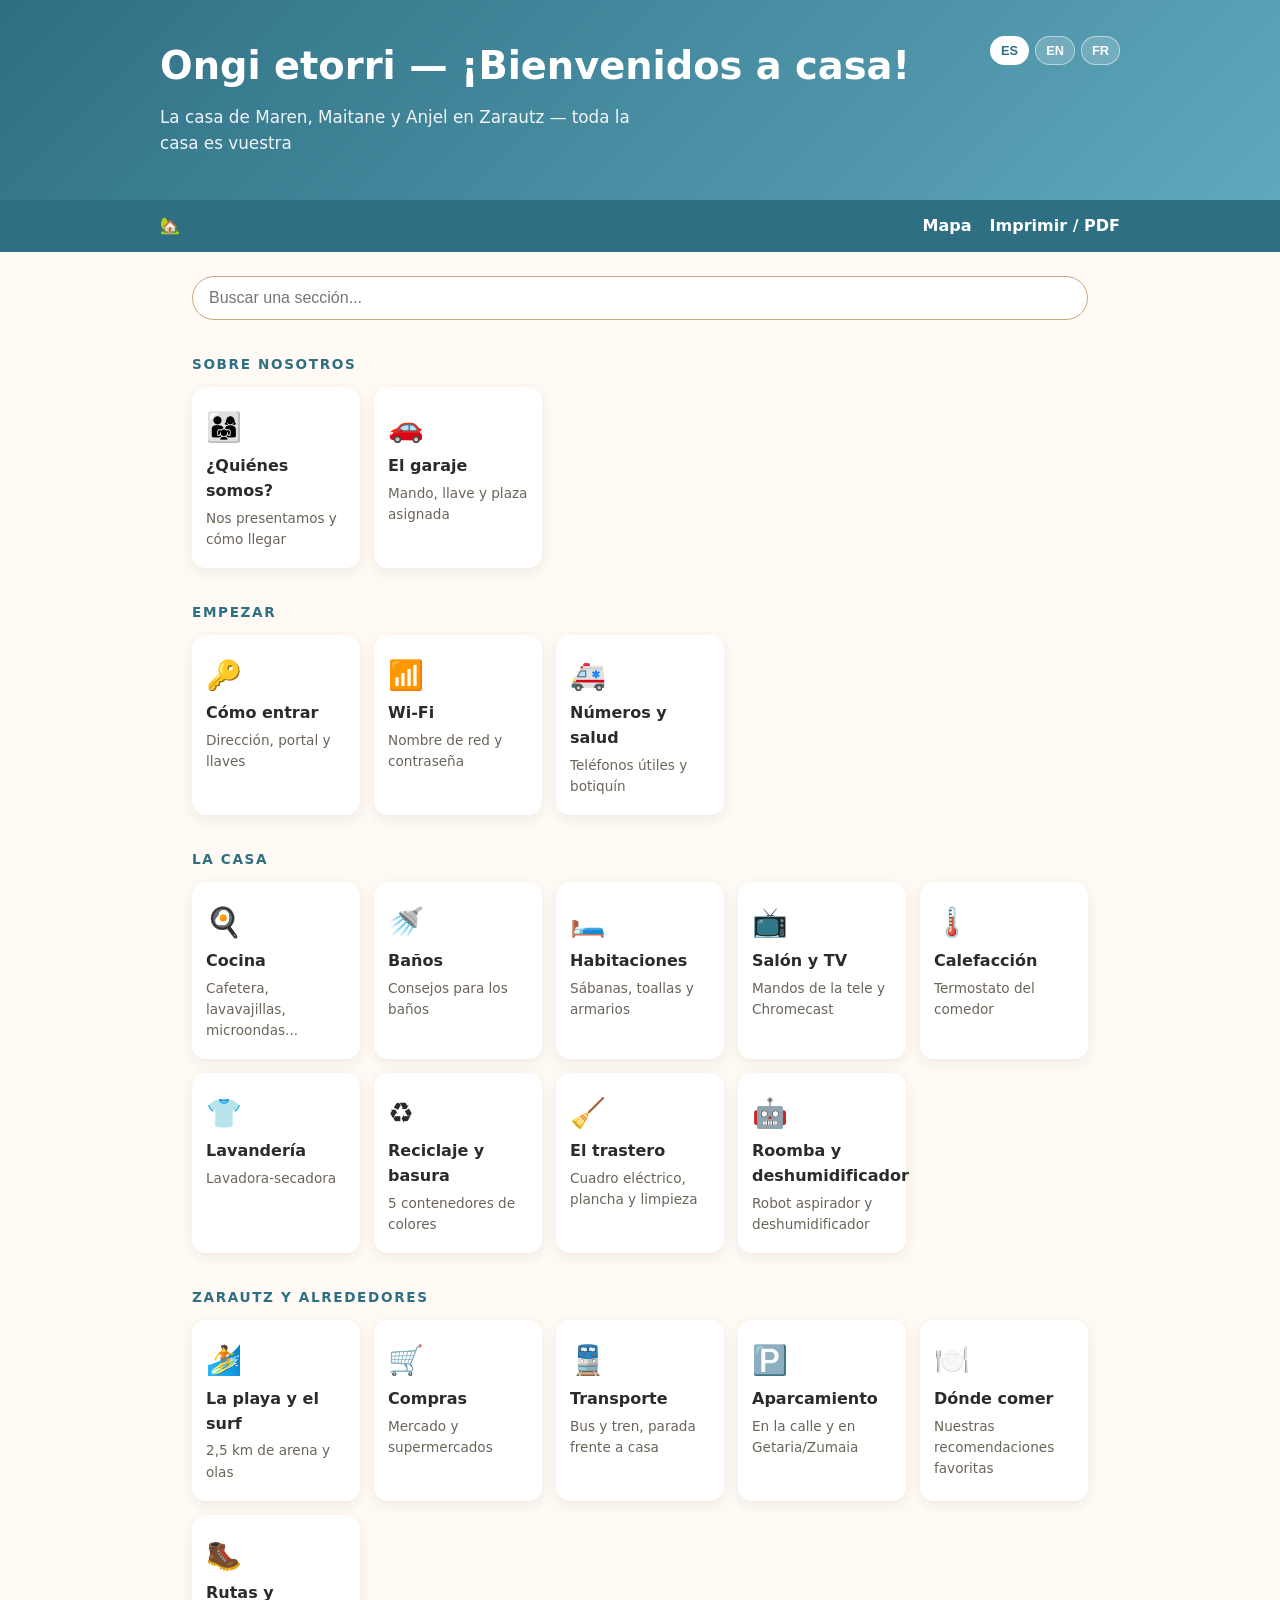
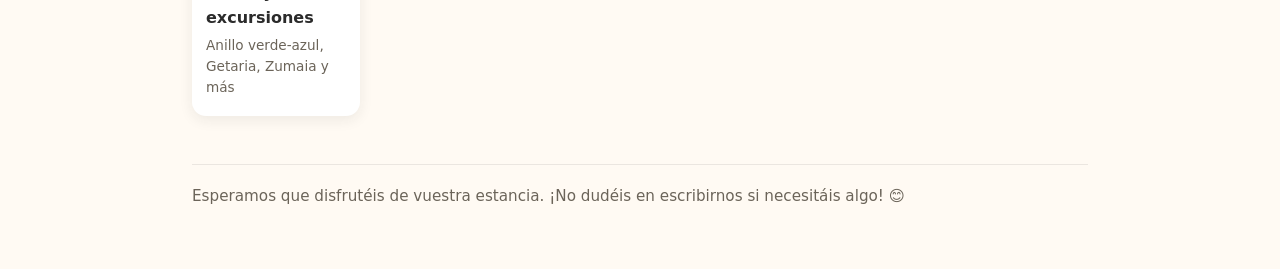
==== index.html @ 55748558 "Guía web del intercambio de casa en Zarautz Sitio estático (HTML/CSS/JS, contenido en JSON) con port" ====
<!DOCTYPE html>
<html lang="es">
<head>
<meta charset="UTF-8">
<meta name="viewport" content="width=device-width, initial-scale=1.0">
<meta name="robots" content="noindex, nofollow">
<title>Bienvenidos a casa</title>
<link rel="stylesheet" href="assets/css/style.css">
</head>
<body>

<header class="hero">
  <div class="hero-inner">
    <div class="lang-switcher" id="lang-switcher"></div>
    <h1 id="site-title">Bienvenidos a casa</h1>
    <p class="tagline" id="site-tagline">Tu intercambio de casa en Zarautz</p>
  </div>
</header>

<div class="top-bar">
  <div class="top-bar-inner">
    <span>🏡</span>
    <nav>
      <a href="map.html" data-nav-map>Mapa</a>
      <a href="print.html" data-nav-print>Imprimir / PDF</a>
    </nav>
  </div>
</div>

<main class="wrap">
  <div class="search-box">
    <input type="search" id="search-input" placeholder="Buscar una sección...">
  </div>
  <p class="no-results" id="no-results" hidden>No se ha encontrado ninguna sección con ese texto.</p>

  <div id="categories"></div>

  <footer class="site-footer" id="site-footer"></footer>
</main>

<script src="assets/js/i18n.js"></script>
<script src="assets/js/render-home.js"></script>
</body>
</html>
---- assets/css/style.css ----
:root {
  --color-sea: #2f6f83;
  --color-sea-light: #5fa8bd;
  --color-sand: #f4ede1;
  --color-sand-dark: #c9a87c;
  --color-ink: #2b2b2b;
  --color-muted: #6b6459;
  --color-bg: #fffaf3;
  --color-card: #ffffff;
  --radius: 14px;
  --shadow: 0 4px 14px rgba(43, 43, 43, 0.08);
  --max-width: 960px;
}

* { box-sizing: border-box; }

body {
  margin: 0;
  font-family: "Segoe UI", system-ui, -apple-system, sans-serif;
  background: var(--color-bg);
  color: var(--color-ink);
  line-height: 1.55;
}

a { color: var(--color-sea); text-decoration: none; }
a:hover { text-decoration: underline; }

.wrap {
  max-width: var(--max-width);
  margin: 0 auto;
  padding: 0 20px 60px;
}

/* Header / hero */
.hero {
  background: linear-gradient(135deg, var(--color-sea) 0%, var(--color-sea-light) 100%);
  color: #fff;
  padding: 36px 20px 44px;
  position: relative;
}
.hero-inner { max-width: var(--max-width); margin: 0 auto; position: relative; }
.hero h1 { margin: 0 0 8px; font-size: clamp(1.6rem, 4vw, 2.4rem); }
.hero p.tagline { margin: 0; opacity: 0.92; font-size: 1.05rem; max-width: 46ch; }

/* Language switcher */
.lang-switcher { display: flex; gap: 6px; position: absolute; top: 0; right: 0; }
.lang-btn {
  background: rgba(255, 255, 255, 0.18);
  border: 1px solid rgba(255, 255, 255, 0.5);
  color: #fff;
  padding: 6px 10px;
  border-radius: 999px;
  font-size: 0.8rem;
  font-weight: 600;
  cursor: pointer;
}
.lang-btn.is-active { background: #fff; color: var(--color-sea); }
.subpage-header .lang-switcher,
.print-header .lang-switcher,
.map-header .lang-switcher { position: static; margin-bottom: 14px; justify-content: flex-end; }

/* Top nav (secondary pages) */
.top-bar {
  background: var(--color-sea);
  color: #fff;
  padding: 14px 20px;
}
.top-bar-inner {
  max-width: var(--max-width);
  margin: 0 auto;
  display: flex;
  align-items: center;
  justify-content: space-between;
  flex-wrap: wrap;
  gap: 12px;
}
.top-bar a { color: #fff; font-weight: 600; }
.top-bar nav { display: flex; gap: 18px; flex-wrap: wrap; }

/* Search */
.search-box {
  margin: 24px 0 4px;
}
.search-box input {
  width: 100%;
  padding: 12px 16px;
  border-radius: 999px;
  border: 1px solid var(--color-sand-dark);
  font-size: 1rem;
  background: var(--color-card);
}
.search-box input:focus { outline: 2px solid var(--color-sea-light); }
.no-results { color: var(--color-muted); padding: 14px 4px; }

/* Categories & cards */
.category { margin-top: 34px; }
.category-title {
  font-size: 0.85rem;
  letter-spacing: 0.12em;
  color: var(--color-sea);
  margin-bottom: 12px;
}
.card-grid {
  display: grid;
  grid-template-columns: repeat(auto-fill, minmax(150px, 1fr));
  gap: 14px;
}
.card {
  background: var(--color-card);
  border-radius: var(--radius);
  box-shadow: var(--shadow);
  padding: 18px 14px;
  display: flex;
  flex-direction: column;
  align-items: flex-start;
  gap: 4px;
  transition: transform 0.15s ease, box-shadow 0.15s ease;
  color: var(--color-ink);
}
.card:hover { transform: translateY(-3px); box-shadow: 0 8px 20px rgba(43,43,43,0.14); text-decoration: none; }
.card-icon { font-size: 1.8rem; }
.card-title { font-weight: 700; }
.card-subtitle { font-size: 0.85rem; color: var(--color-muted); }

/* Footer */
.site-footer {
  margin-top: 48px;
  padding-top: 20px;
  border-top: 1px solid rgba(0,0,0,0.08);
  color: var(--color-muted);
  font-size: 0.95rem;
}

/* Subpage */
.subpage-header {
  display: flex;
  align-items: center;
  gap: 12px;
  margin: 20px 0 22px;
}
.subpage-icon { font-size: 2.2rem; }
.subpage-header h1 { margin: 0; font-size: 1.6rem; }
.back-link { display: inline-block; margin-top: 22px; font-weight: 600; }

.content-blocks p { margin: 0 0 16px; }
.info-box {
  display: flex;
  gap: 12px;
  background: var(--color-sand);
  border-left: 4px solid var(--color-sand-dark);
  border-radius: 10px;
  padding: 14px 16px;
  margin: 0 0 16px;
}
.info-box-icon { font-size: 1.3rem; }

/* Gallery */
.gallery-grid {
  display: grid;
  grid-template-columns: repeat(auto-fill, minmax(140px, 1fr));
  gap: 10px;
  margin: 0 0 20px;
}
.gallery-thumb {
  border: none;
  padding: 0;
  background: none;
  cursor: pointer;
  border-radius: 10px;
  overflow: hidden;
  box-shadow: var(--shadow);
}
.gallery-thumb img, .print-gallery img { width: 100%; height: 110px; object-fit: cover; display: block; }
.print-gallery img { height: 140px; border-radius: 10px; }

/* Lightbox */
.lightbox-overlay {
  position: fixed; inset: 0; background: rgba(20, 20, 20, 0.92);
  display: none; align-items: center; justify-content: center;
  z-index: 1000; padding: 20px;
}
.lightbox-overlay.is-open { display: flex; }
.lightbox-figure { margin: 0; text-align: center; max-width: 90vw; }
.lightbox-img { max-width: 90vw; max-height: 78vh; border-radius: 8px; }
.lightbox-caption { color: #fff; margin-top: 10px; font-size: 0.9rem; }
.lightbox-close, .lightbox-prev, .lightbox-next {
  position: absolute; background: rgba(255,255,255,0.15); color: #fff; border: none;
  border-radius: 50%; width: 44px; height: 44px; font-size: 1.4rem; cursor: pointer;
}
.lightbox-close { top: 18px; right: 18px; }
.lightbox-prev { left: 18px; top: 50%; transform: translateY(-50%); }
.lightbox-next { right: 18px; top: 50%; transform: translateY(-50%); }

/* Map */
.page-map, #full-map { height: 300px; border-radius: var(--radius); overflow: hidden; box-shadow: var(--shadow); margin: 0 0 20px; }
#full-map { height: 55vh; min-height: 320px; }
.map-pin-wrapper { background: none; border: none; }
.map-pin { font-size: 1.6rem; filter: drop-shadow(0 2px 3px rgba(0,0,0,0.35)); }
.map-legend { display: grid; grid-template-columns: repeat(auto-fill, minmax(180px, 1fr)); gap: 10px; margin-top: 18px; }
.legend-item {
  display: flex; align-items: center; gap: 10px; background: var(--color-card);
  border-radius: 10px; padding: 10px 12px; box-shadow: var(--shadow); color: var(--color-ink);
}
.legend-icon { font-size: 1.3rem; }
.map-header p { color: var(--color-muted); max-width: 60ch; }

/* Print page */
.print-header p { color: var(--color-muted); max-width: 60ch; }
.print-actions { display: flex; align-items: center; gap: 24px; flex-wrap: wrap; margin: 18px 0 30px; }
.print-button {
  background: var(--color-sea); color: #fff; border: none; border-radius: 999px;
  padding: 12px 22px; font-size: 1rem; cursor: pointer;
}
.qr-block { text-align: center; }
#qr-code img { border-radius: 8px; box-shadow: var(--shadow); }
#qr-code img, #qr-code table { display: block; margin: 0 auto; }
#qr-caption { font-size: 0.85rem; color: var(--color-muted); margin-top: 6px; }
.print-category h2 { color: var(--color-sea); letter-spacing: 0.08em; font-size: 0.95rem; margin-top: 36px; }
.print-page { margin-bottom: 26px; }
.print-page h3 { margin-bottom: 8px; }
.print-map-note { color: var(--color-muted); font-style: italic; }

/* Access gate */
.access-gate-overlay {
  position: fixed; inset: 0; background: var(--color-sea); display: flex;
  align-items: center; justify-content: center; z-index: 2000; padding: 20px;
}
.access-gate-form {
  background: #fff; border-radius: var(--radius); padding: 30px; text-align: center;
  display: flex; flex-direction: column; gap: 12px; width: 100%; max-width: 320px;
}
.access-gate-form input { padding: 10px 12px; border-radius: 8px; border: 1px solid var(--color-sand-dark); font-size: 1rem; }
.access-gate-form button { background: var(--color-sea); color: #fff; border: none; border-radius: 8px; padding: 10px; font-size: 1rem; cursor: pointer; }
.access-gate-error { color: #b3372c; font-size: 0.85rem; margin: 0; }

@media (min-width: 640px) {
  .wrap { padding: 0 32px 60px; }
}

@media print {
  .top-bar, .lang-switcher, .search-box, .print-actions, .back-link, .site-footer { display: none !important; }
  body { background: #fff; }
  .print-page { page-break-inside: avoid; }
  a[href]::after { content: ""; }
}
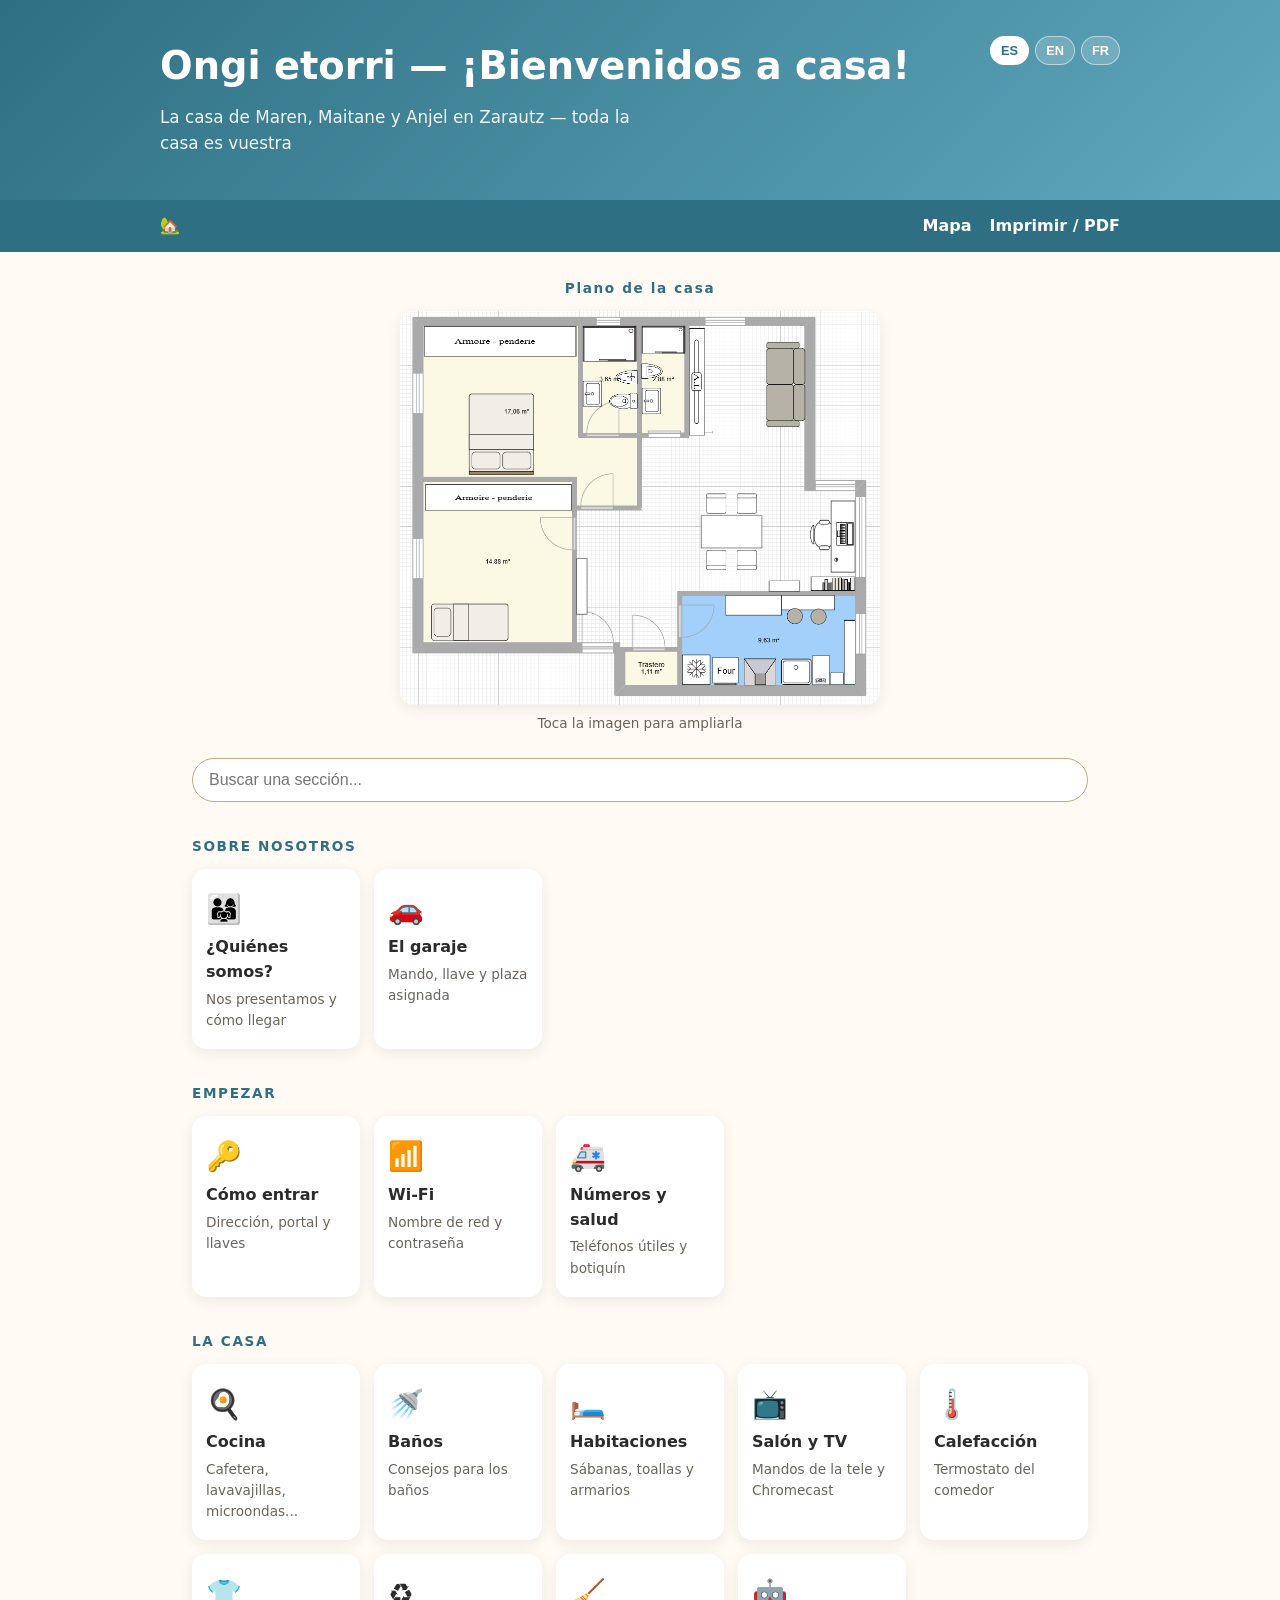
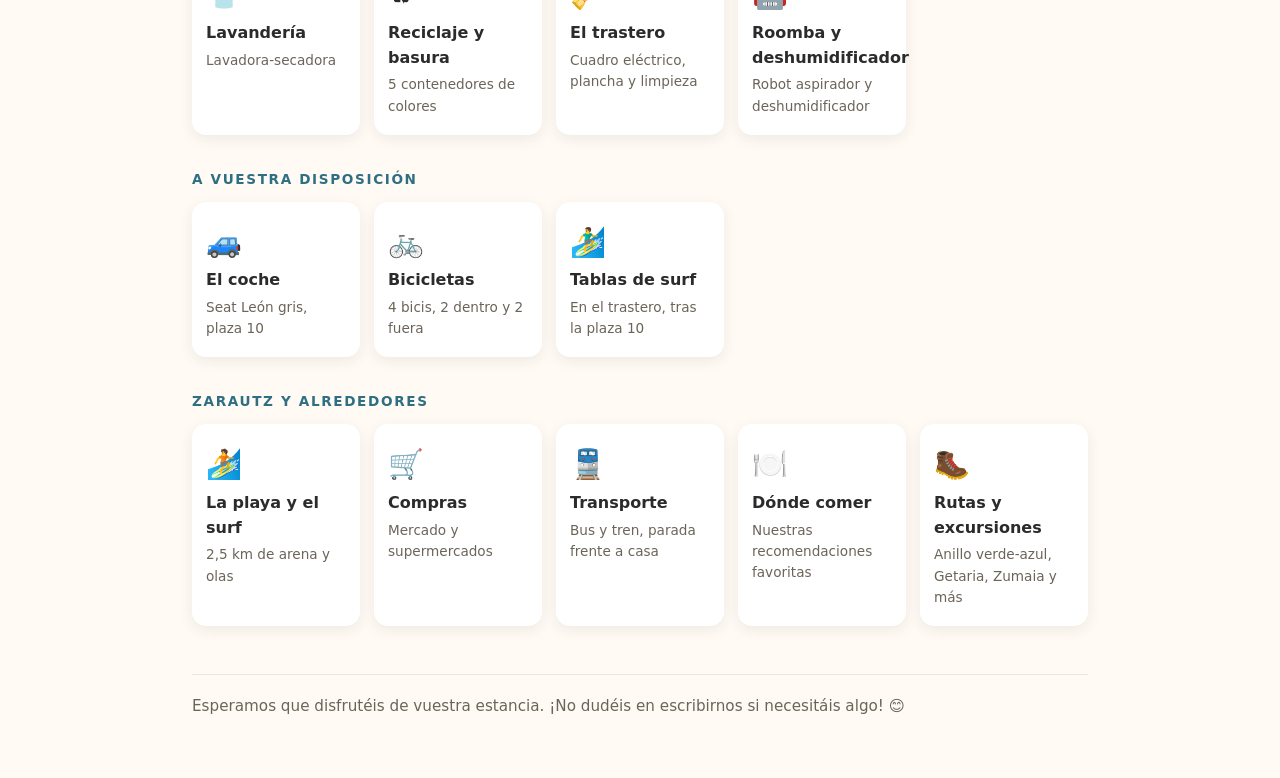
==== commit 1be5b8b1: "Añade plano de la casa a la portada y activar/desactivar secciones - Plano de la casa visible en por" ====
--- a/index.html
+++ b/index.html
@@ -28,6 +28,14 @@
 </div>
 
 <main class="wrap">
+  <section class="floor-plan">
+    <h2 id="floor-plan-title">Plano de la casa</h2>
+    <button type="button" class="floor-plan-trigger" id="floor-plan-trigger">
+      <img src="assets/images/plano-casa.png" alt="Plano de la casa">
+    </button>
+    <p class="floor-plan-caption" id="floor-plan-caption"></p>
+  </section>
+
   <div class="search-box">
     <input type="search" id="search-input" placeholder="Buscar una sección...">
   </div>
@@ -39,6 +47,7 @@
 </main>
 
 <script src="assets/js/i18n.js"></script>
+<script src="assets/js/lightbox.js"></script>
 <script src="assets/js/render-home.js"></script>
 </body>
 </html>
--- a/assets/css/style.css
+++ b/assets/css/style.css
@@ -92,6 +92,29 @@
 .search-box input:focus { outline: 2px solid var(--color-sea-light); }
 .no-results { color: var(--color-muted); padding: 14px 4px; }
 
+/* Floor plan */
+.floor-plan { margin-top: 26px; text-align: center; }
+.floor-plan h2 {
+  font-size: 0.85rem;
+  letter-spacing: 0.12em;
+  color: var(--color-sea);
+  margin-bottom: 12px;
+}
+.floor-plan-trigger {
+  border: none;
+  padding: 0;
+  background: var(--color-card);
+  border-radius: var(--radius);
+  box-shadow: var(--shadow);
+  cursor: pointer;
+  overflow: hidden;
+  max-width: 480px;
+  margin: 0 auto;
+  display: block;
+}
+.floor-plan-trigger img { display: block; width: 100%; height: auto; }
+.floor-plan-caption { color: var(--color-muted); font-size: 0.85rem; margin: 8px 0 0; }
+
 /* Categories & cards */
 .category { margin-top: 34px; }
 .category-title {
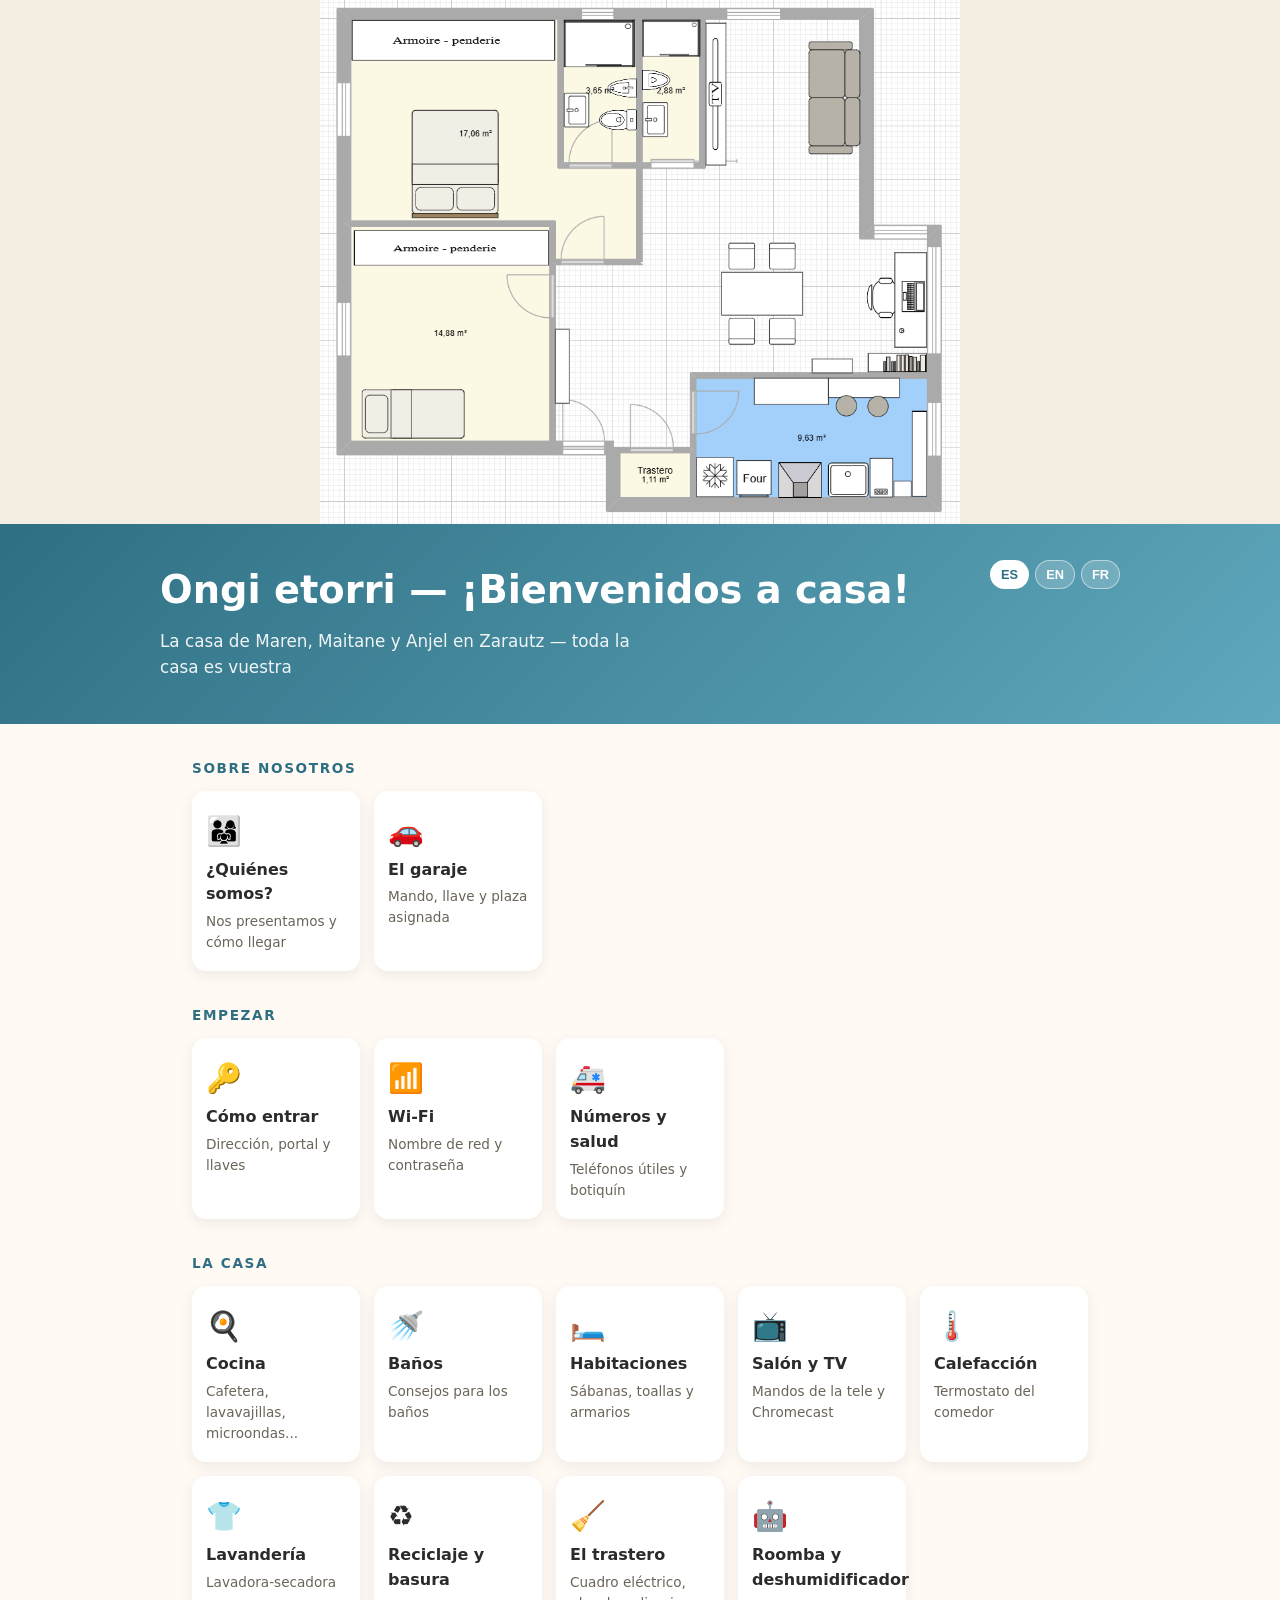
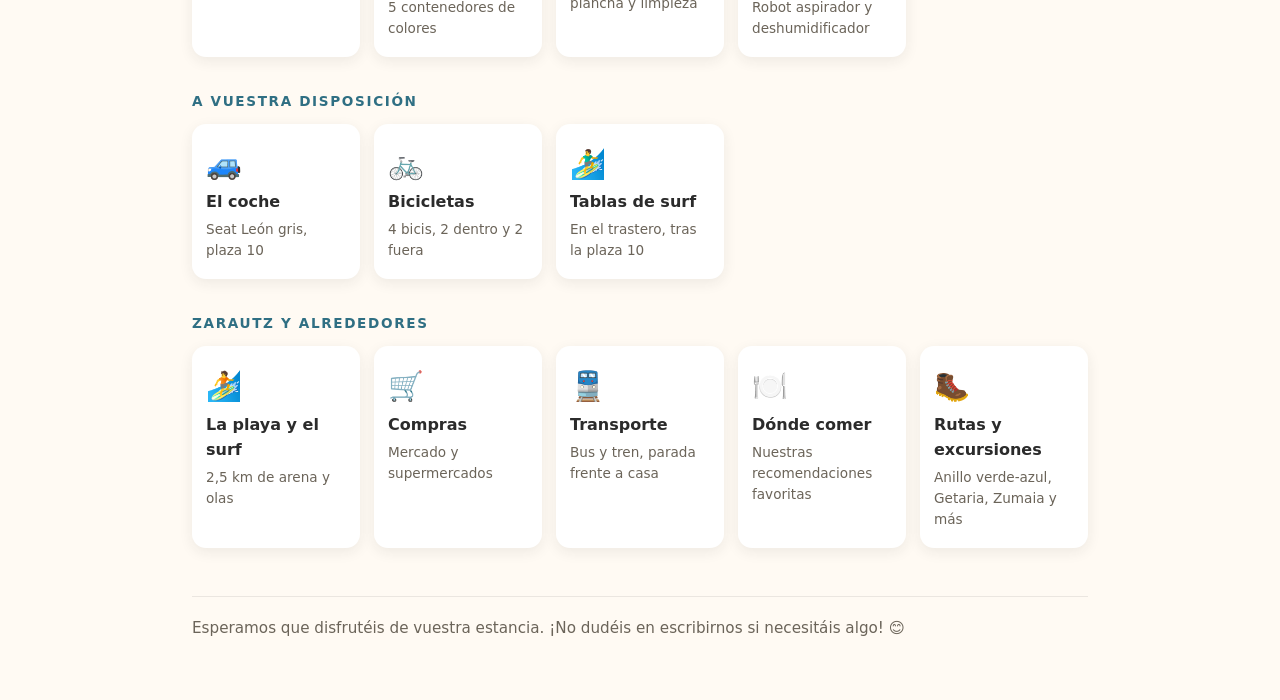
==== commit e70a1475: "Rediseña la portada: plano primero, sin buscador ni cabecera de nav - El plano de la casa aparece lo" ====
--- a/index.html
+++ b/index.html
@@ -9,6 +9,10 @@
 </head>
 <body>
 
+<div class="floor-plan-banner">
+  <img src="assets/images/plano-casa.png" alt="Plano de la casa">
+</div>
+
 <header class="hero">
   <div class="hero-inner">
     <div class="lang-switcher" id="lang-switcher"></div>
@@ -17,37 +21,13 @@
   </div>
 </header>
 
-<div class="top-bar">
-  <div class="top-bar-inner">
-    <span>🏡</span>
-    <nav>
-      <a href="map.html" data-nav-map>Mapa</a>
-      <a href="print.html" data-nav-print>Imprimir / PDF</a>
-    </nav>
-  </div>
-</div>
-
 <main class="wrap">
-  <section class="floor-plan">
-    <h2 id="floor-plan-title">Plano de la casa</h2>
-    <button type="button" class="floor-plan-trigger" id="floor-plan-trigger">
-      <img src="assets/images/plano-casa.png" alt="Plano de la casa">
-    </button>
-    <p class="floor-plan-caption" id="floor-plan-caption"></p>
-  </section>
-
-  <div class="search-box">
-    <input type="search" id="search-input" placeholder="Buscar una sección...">
-  </div>
-  <p class="no-results" id="no-results" hidden>No se ha encontrado ninguna sección con ese texto.</p>
-
   <div id="categories"></div>
 
   <footer class="site-footer" id="site-footer"></footer>
 </main>
 
 <script src="assets/js/i18n.js"></script>
-<script src="assets/js/lightbox.js"></script>
 <script src="assets/js/render-home.js"></script>
 </body>
 </html>
--- a/assets/css/style.css
+++ b/assets/css/style.css
@@ -77,43 +77,18 @@
 .top-bar a { color: #fff; font-weight: 600; }
 .top-bar nav { display: flex; gap: 18px; flex-wrap: wrap; }
 
-/* Search */
-.search-box {
-  margin: 24px 0 4px;
-}
-.search-box input {
+/* Floor plan banner (topmost element on the homepage) */
+.floor-plan-banner {
+  background: var(--color-sand);
+  text-align: center;
+}
+.floor-plan-banner img {
+  display: block;
   width: 100%;
-  padding: 12px 16px;
-  border-radius: 999px;
-  border: 1px solid var(--color-sand-dark);
-  font-size: 1rem;
-  background: var(--color-card);
-}
-.search-box input:focus { outline: 2px solid var(--color-sea-light); }
-.no-results { color: var(--color-muted); padding: 14px 4px; }
-
-/* Floor plan */
-.floor-plan { margin-top: 26px; text-align: center; }
-.floor-plan h2 {
-  font-size: 0.85rem;
-  letter-spacing: 0.12em;
-  color: var(--color-sea);
-  margin-bottom: 12px;
-}
-.floor-plan-trigger {
-  border: none;
-  padding: 0;
-  background: var(--color-card);
-  border-radius: var(--radius);
-  box-shadow: var(--shadow);
-  cursor: pointer;
-  overflow: hidden;
-  max-width: 480px;
+  max-width: 640px;
   margin: 0 auto;
-  display: block;
-}
-.floor-plan-trigger img { display: block; width: 100%; height: auto; }
-.floor-plan-caption { color: var(--color-muted); font-size: 0.85rem; margin: 8px 0 0; }
+  height: auto;
+}
 
 /* Categories & cards */
 .category { margin-top: 34px; }
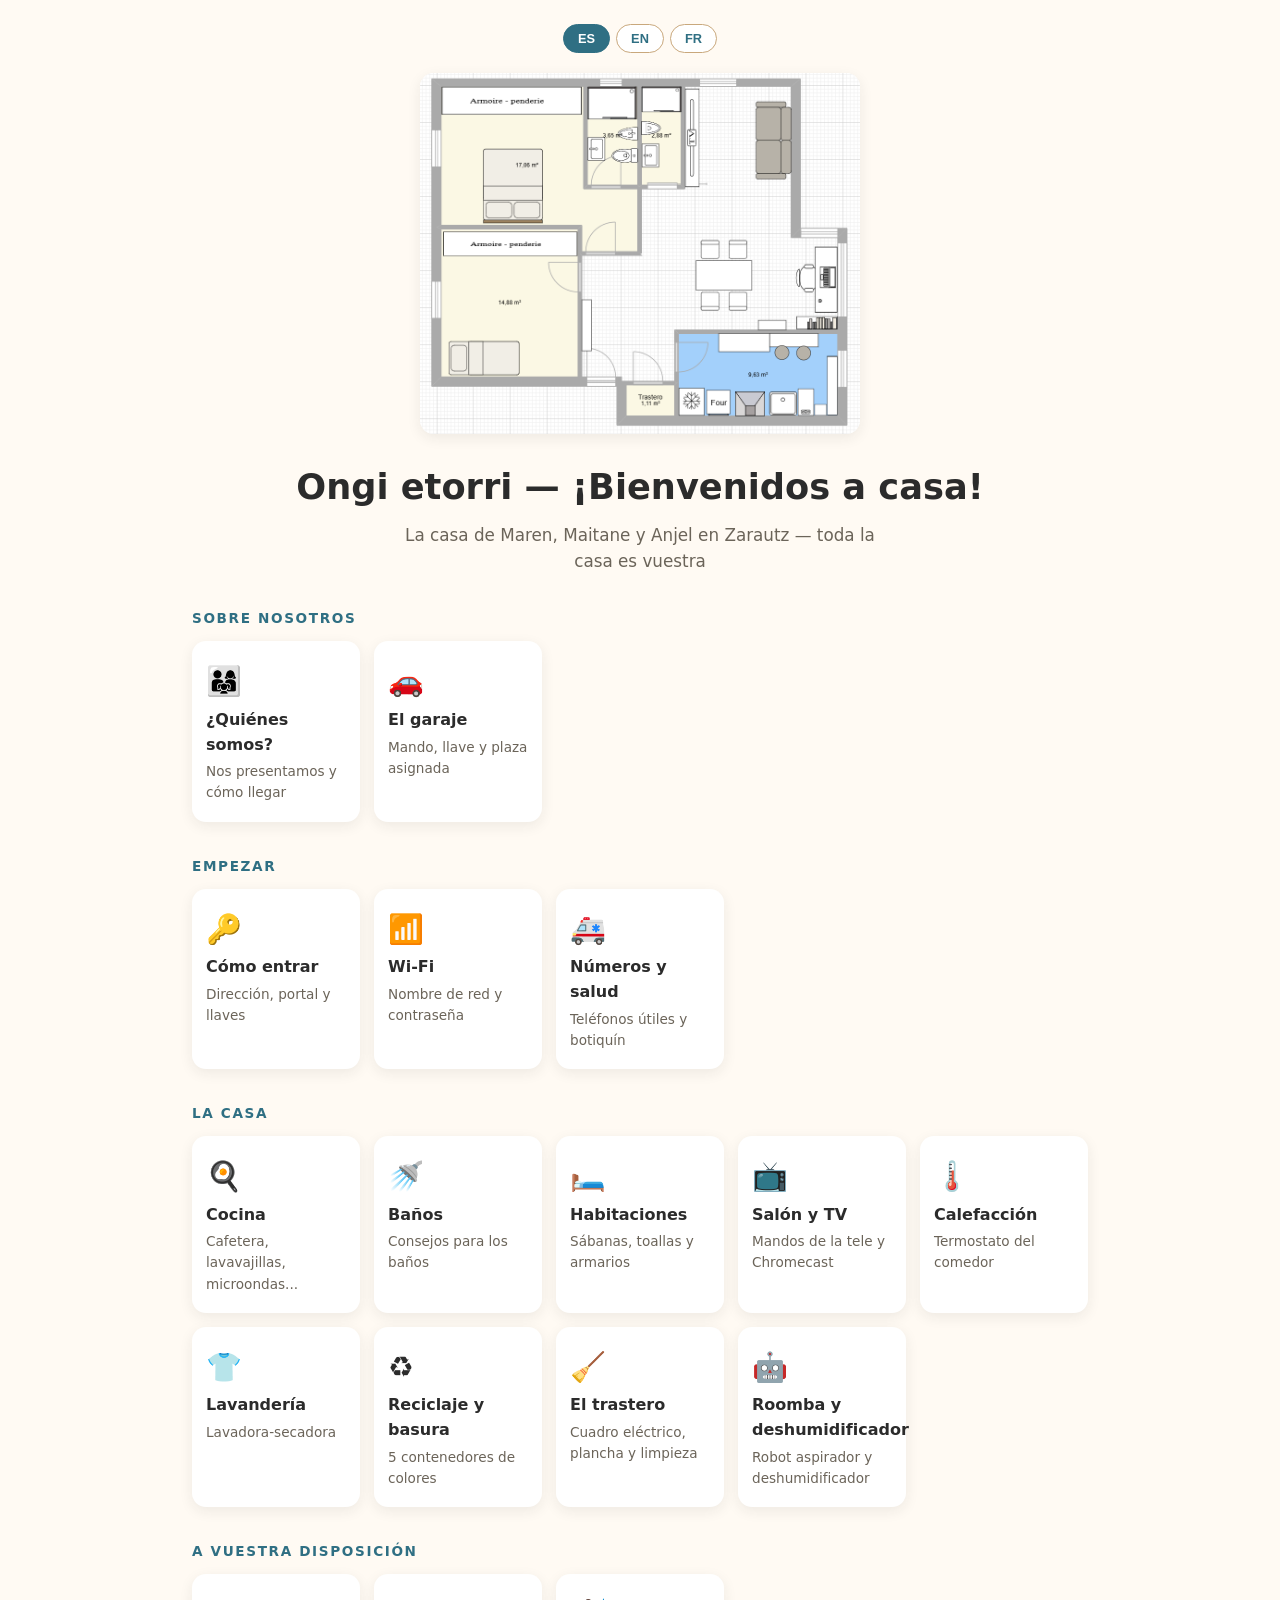
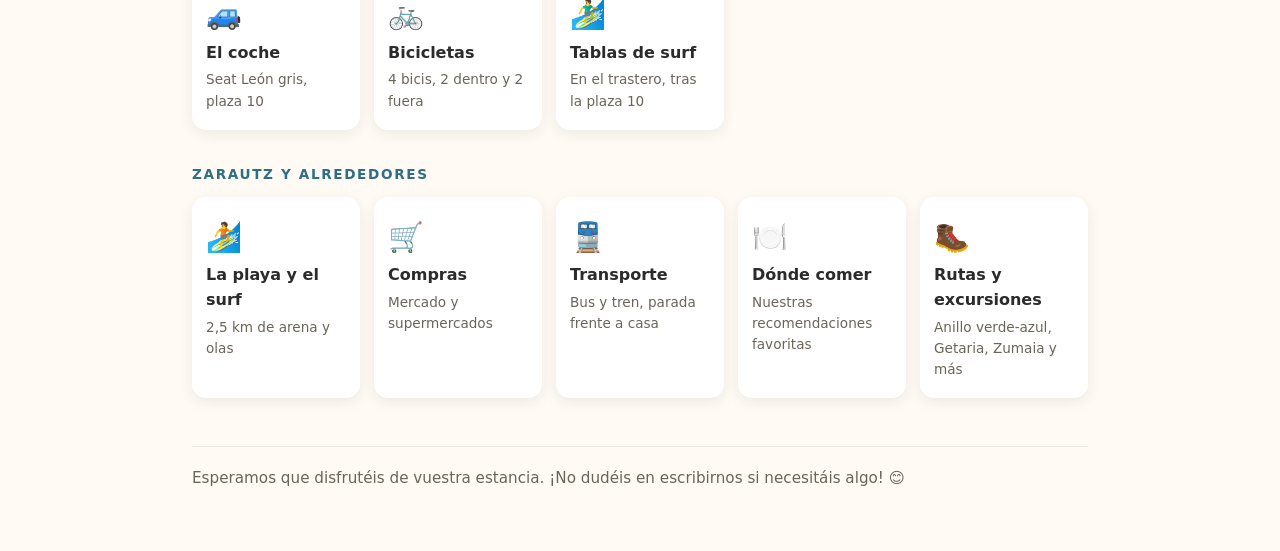
==== commit da572a22: "Portada más limpia: idioma centrado arriba, sin banner artificial - Selector de idioma centrado al i" ====
--- a/index.html
+++ b/index.html
@@ -9,19 +9,20 @@
 </head>
 <body>
 
-<div class="floor-plan-banner">
-  <img src="assets/images/plano-casa.png" alt="Plano de la casa">
+<div class="lang-bar">
+  <div class="lang-switcher" id="lang-switcher"></div>
 </div>
 
-<header class="hero">
-  <div class="hero-inner">
-    <div class="lang-switcher" id="lang-switcher"></div>
+<main class="wrap home">
+  <div class="floor-plan-card">
+    <img src="assets/images/plano-casa.png" alt="Plano de la casa">
+  </div>
+
+  <div class="hero-text">
     <h1 id="site-title">Bienvenidos a casa</h1>
     <p class="tagline" id="site-tagline">Tu intercambio de casa en Zarautz</p>
   </div>
-</header>
 
-<main class="wrap">
   <div id="categories"></div>
 
   <footer class="site-footer" id="site-footer"></footer>
--- a/assets/css/style.css
+++ b/assets/css/style.css
@@ -31,33 +31,39 @@
   padding: 0 20px 60px;
 }
 
-/* Header / hero */
-.hero {
-  background: linear-gradient(135deg, var(--color-sea) 0%, var(--color-sea-light) 100%);
-  color: #fff;
-  padding: 36px 20px 44px;
-  position: relative;
-}
-.hero-inner { max-width: var(--max-width); margin: 0 auto; position: relative; }
-.hero h1 { margin: 0 0 8px; font-size: clamp(1.6rem, 4vw, 2.4rem); }
-.hero p.tagline { margin: 0; opacity: 0.92; font-size: 1.05rem; max-width: 46ch; }
-
 /* Language switcher */
-.lang-switcher { display: flex; gap: 6px; position: absolute; top: 0; right: 0; }
+.lang-switcher { display: flex; gap: 6px; justify-content: center; margin: 0 0 14px; }
 .lang-btn {
-  background: rgba(255, 255, 255, 0.18);
-  border: 1px solid rgba(255, 255, 255, 0.5);
-  color: #fff;
-  padding: 6px 10px;
+  background: var(--color-card);
+  border: 1px solid var(--color-sand-dark);
+  color: var(--color-sea);
+  padding: 6px 14px;
   border-radius: 999px;
   font-size: 0.8rem;
   font-weight: 600;
   cursor: pointer;
 }
-.lang-btn.is-active { background: #fff; color: var(--color-sea); }
-.subpage-header .lang-switcher,
+.lang-btn.is-active { background: var(--color-sea); color: #fff; border-color: var(--color-sea); }
 .print-header .lang-switcher,
-.map-header .lang-switcher { position: static; margin-bottom: 14px; justify-content: flex-end; }
+.map-header .lang-switcher { justify-content: flex-end; }
+
+/* Homepage: centered language bar, floor plan, welcome text */
+.lang-bar { text-align: center; padding: 24px 20px 8px; }
+.lang-bar .lang-switcher { margin: 0; }
+
+.floor-plan-card {
+  max-width: 440px;
+  margin: 12px auto 0;
+  border-radius: var(--radius);
+  overflow: hidden;
+  box-shadow: var(--shadow);
+  background: var(--color-card);
+}
+.floor-plan-card img { display: block; width: 100%; height: auto; }
+
+.hero-text { text-align: center; margin-top: 26px; }
+.hero-text h1 { margin: 0 0 8px; font-size: clamp(1.5rem, 4vw, 2.2rem); color: var(--color-ink); }
+.hero-text .tagline { margin: 0 auto; max-width: 46ch; color: var(--color-muted); font-size: 1.05rem; }
 
 /* Top nav (secondary pages) */
 .top-bar {
@@ -77,18 +83,23 @@
 .top-bar a { color: #fff; font-weight: 600; }
 .top-bar nav { display: flex; gap: 18px; flex-wrap: wrap; }
 
-/* Floor plan banner (topmost element on the homepage) */
-.floor-plan-banner {
-  background: var(--color-sand);
-  text-align: center;
-}
-.floor-plan-banner img {
-  display: block;
-  width: 100%;
-  max-width: 640px;
+/* Top nav (secondary pages) */
+.top-bar {
+  background: var(--color-sea);
+  color: #fff;
+  padding: 14px 20px;
+}
+.top-bar-inner {
+  max-width: var(--max-width);
   margin: 0 auto;
-  height: auto;
-}
+  display: flex;
+  align-items: center;
+  justify-content: space-between;
+  flex-wrap: wrap;
+  gap: 12px;
+}
+.top-bar a { color: #fff; font-weight: 600; }
+.top-bar nav { display: flex; gap: 18px; flex-wrap: wrap; }
 
 /* Categories & cards */
 .category { margin-top: 34px; }
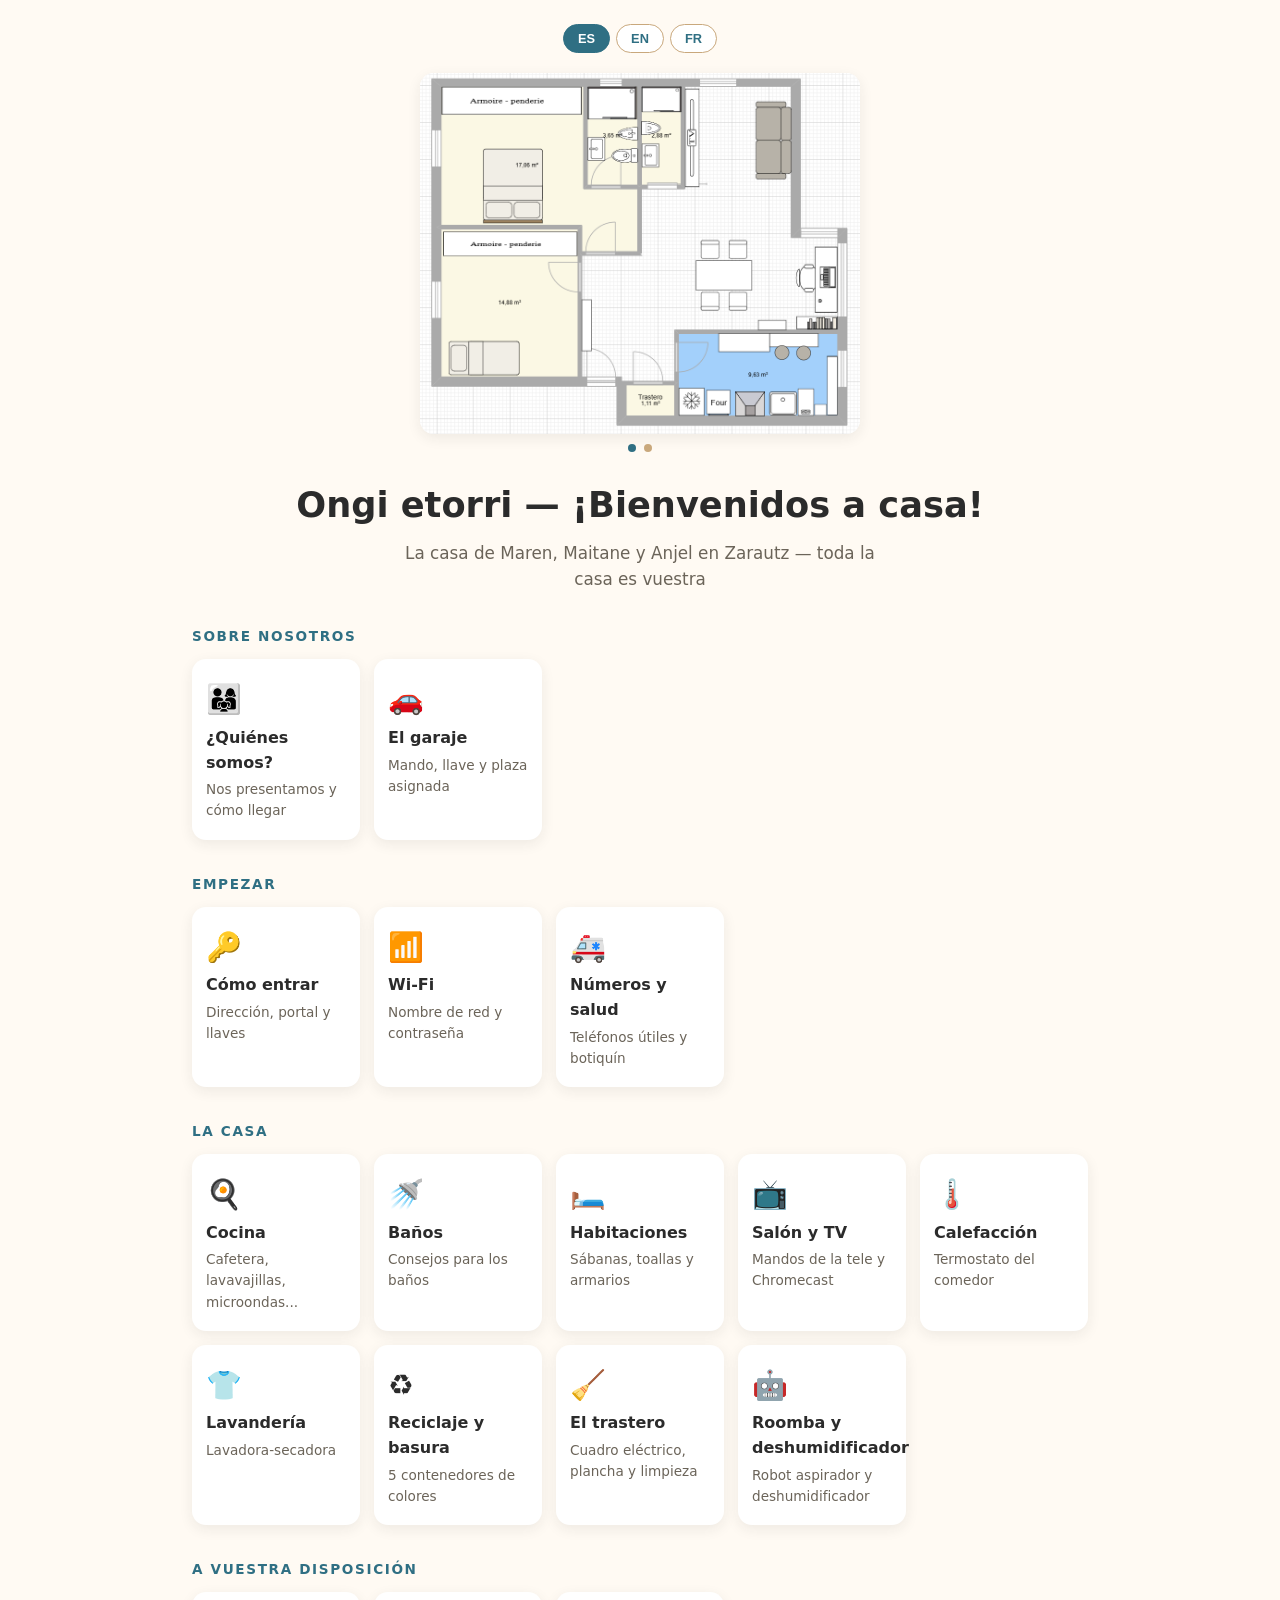
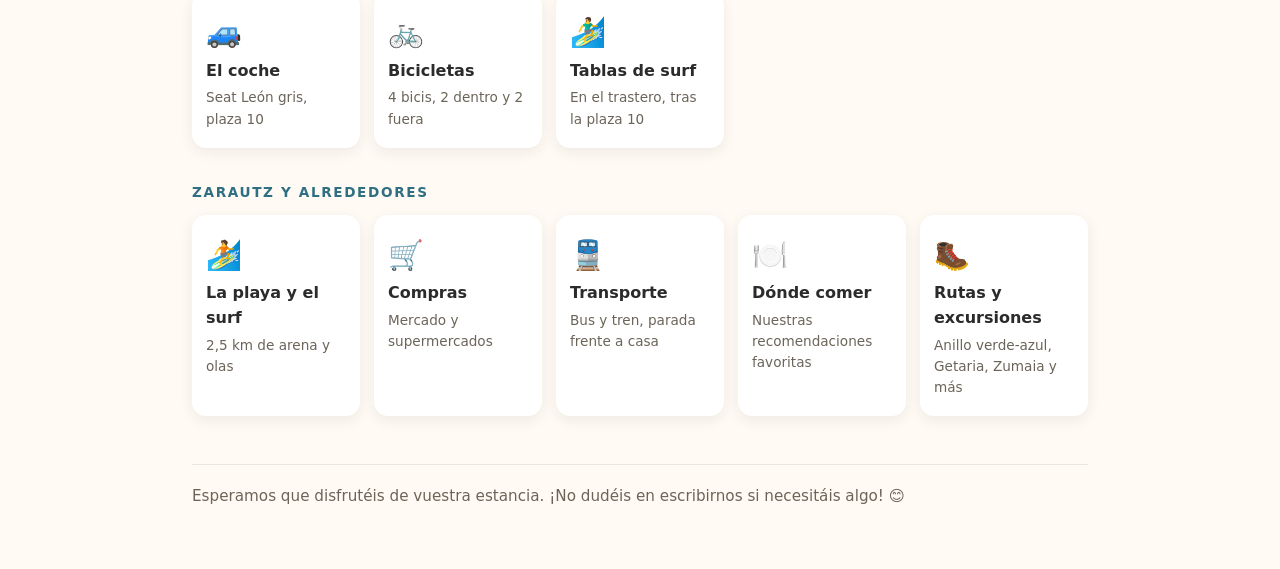
==== commit 33eb543f: "Añade carrusel de imágenes a la portada (plano de la casa / garaje) - La portada muestra el plano de" ====
--- a/index.html
+++ b/index.html
@@ -14,8 +14,17 @@
 </div>
 
 <main class="wrap home">
-  <div class="floor-plan-card">
-    <img src="assets/images/plano-casa.png" alt="Plano de la casa">
+  <div class="floor-plan-carousel" id="floor-plan-carousel">
+    <div class="carousel-viewport">
+      <div class="carousel-track">
+        <img src="assets/images/plano-casa.png" alt="Plano de la casa">
+        <img src="assets/images/plano-garaje.png" alt="Plano del garaje">
+      </div>
+    </div>
+    <div class="carousel-dots">
+      <button type="button" class="carousel-dot is-active" data-index="0" aria-label="Plano de la casa"></button>
+      <button type="button" class="carousel-dot" data-index="1" aria-label="Plano del garaje"></button>
+    </div>
   </div>
 
   <div class="hero-text">
@@ -29,6 +38,7 @@
 </main>
 
 <script src="assets/js/i18n.js"></script>
+<script src="assets/js/floor-plan-carousel.js"></script>
 <script src="assets/js/render-home.js"></script>
 </body>
 </html>
--- a/assets/css/style.css
+++ b/assets/css/style.css
@@ -51,15 +51,27 @@
 .lang-bar { text-align: center; padding: 24px 20px 8px; }
 .lang-bar .lang-switcher { margin: 0; }
 
-.floor-plan-card {
-  max-width: 440px;
-  margin: 12px auto 0;
+.floor-plan-carousel { max-width: 440px; margin: 12px auto 0; }
+.carousel-viewport {
   border-radius: var(--radius);
   overflow: hidden;
   box-shadow: var(--shadow);
   background: var(--color-card);
-}
-.floor-plan-card img { display: block; width: 100%; height: auto; }
+  transition: height 0.3s ease;
+}
+.carousel-track { display: flex; align-items: flex-start; transition: transform 0.3s ease; touch-action: pan-y; }
+.carousel-track img { flex: 0 0 100%; width: 100%; display: block; height: auto; }
+.carousel-dots { display: flex; justify-content: center; gap: 8px; margin: 10px 0 0; }
+.carousel-dot {
+  width: 8px;
+  height: 8px;
+  padding: 0;
+  border: none;
+  border-radius: 50%;
+  background: var(--color-sand-dark);
+  cursor: pointer;
+}
+.carousel-dot.is-active { background: var(--color-sea); }
 
 .hero-text { text-align: center; margin-top: 26px; }
 .hero-text h1 { margin: 0 0 8px; font-size: clamp(1.5rem, 4vw, 2.2rem); color: var(--color-ink); }
@@ -200,17 +212,11 @@
 .lightbox-prev { left: 18px; top: 50%; transform: translateY(-50%); }
 .lightbox-next { right: 18px; top: 50%; transform: translateY(-50%); }
 
-/* Map */
-.page-map, #full-map { height: 300px; border-radius: var(--radius); overflow: hidden; box-shadow: var(--shadow); margin: 0 0 20px; }
-#full-map { height: 55vh; min-height: 320px; }
-.map-pin-wrapper { background: none; border: none; }
-.map-pin { font-size: 1.6rem; filter: drop-shadow(0 2px 3px rgba(0,0,0,0.35)); }
-.map-legend { display: grid; grid-template-columns: repeat(auto-fill, minmax(180px, 1fr)); gap: 10px; margin-top: 18px; }
-.legend-item {
-  display: flex; align-items: center; gap: 10px; background: var(--color-card);
-  border-radius: 10px; padding: 10px 12px; box-shadow: var(--shadow); color: var(--color-ink);
-}
-.legend-icon { font-size: 1.3rem; }
+/* Map (Google My Maps embed) */
+.page-map, #full-map { border-radius: var(--radius); overflow: hidden; box-shadow: var(--shadow); margin: 0 0 20px; }
+.page-map { height: 320px; }
+#full-map { height: 65vh; min-height: 380px; }
+.page-map iframe, #full-map iframe { width: 100%; height: 100%; border: 0; display: block; }
 .map-header p { color: var(--color-muted); max-width: 60ch; }
 
 /* Print page */
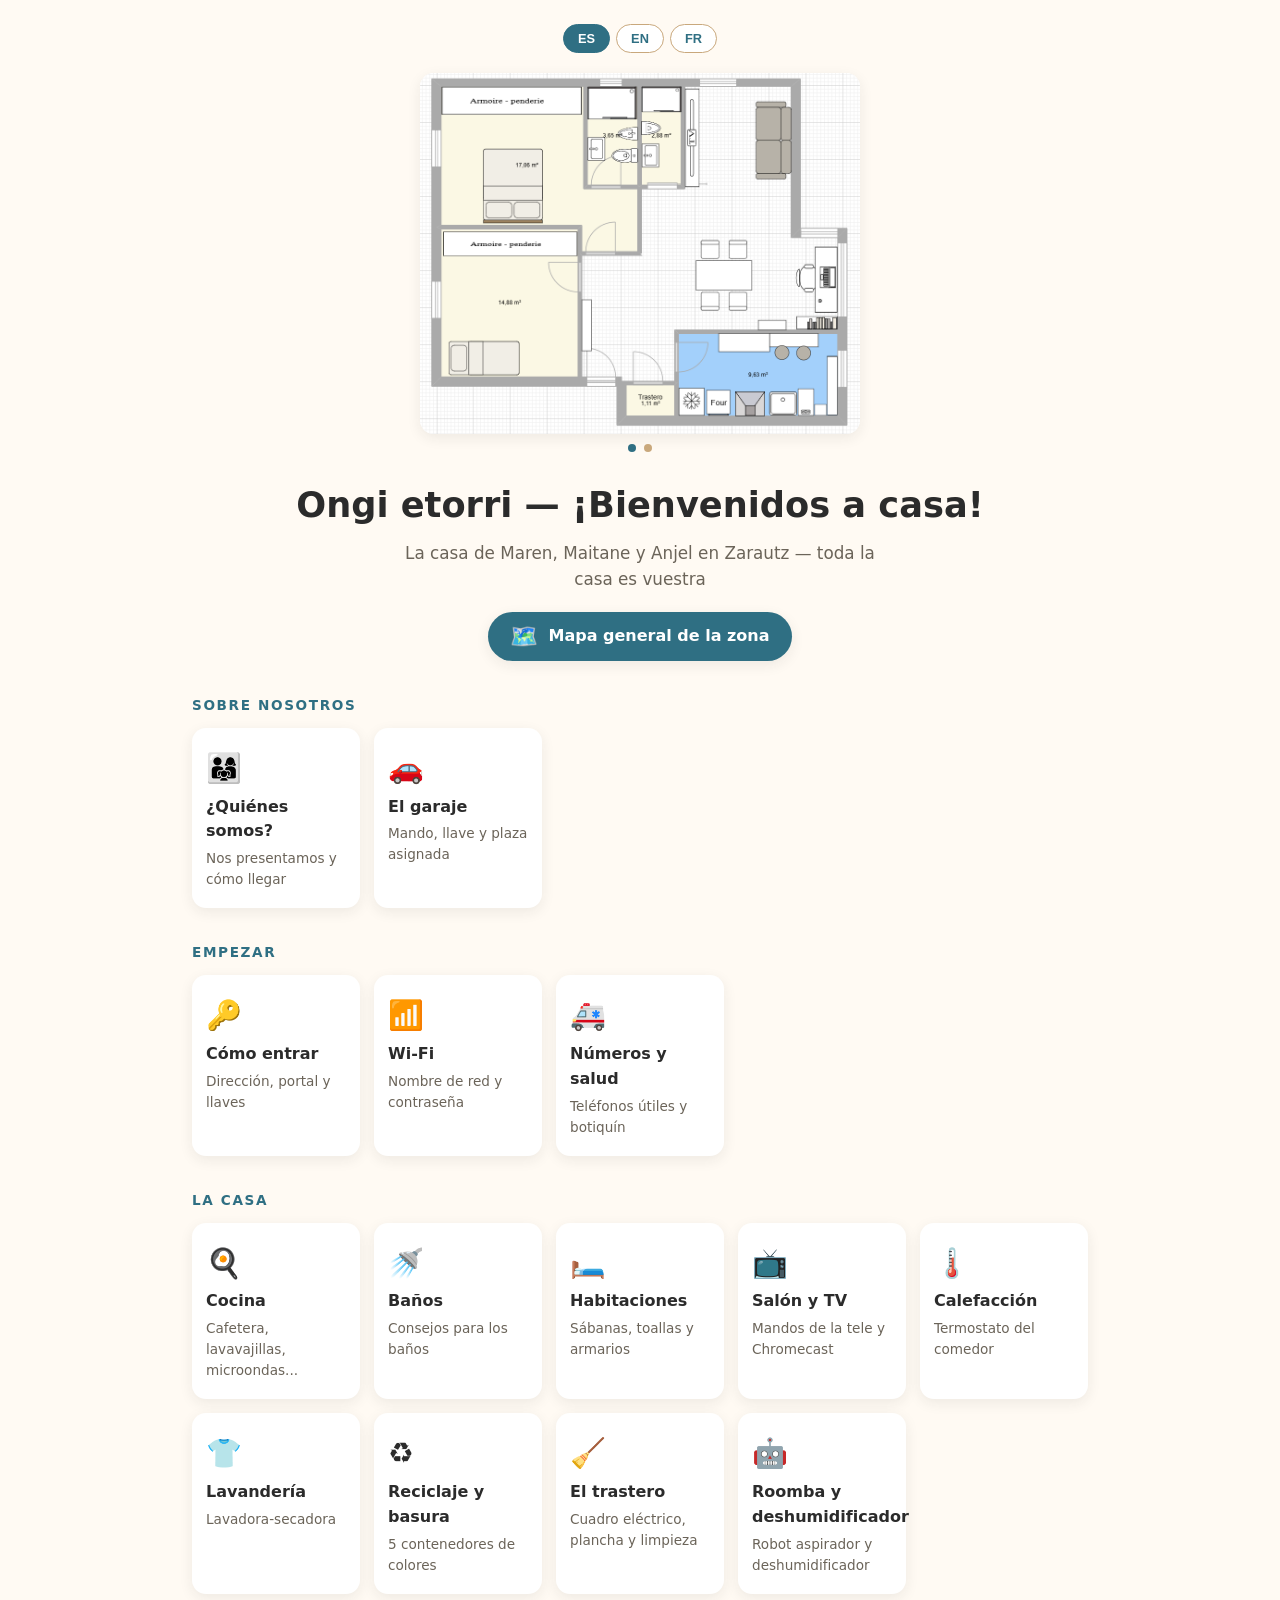
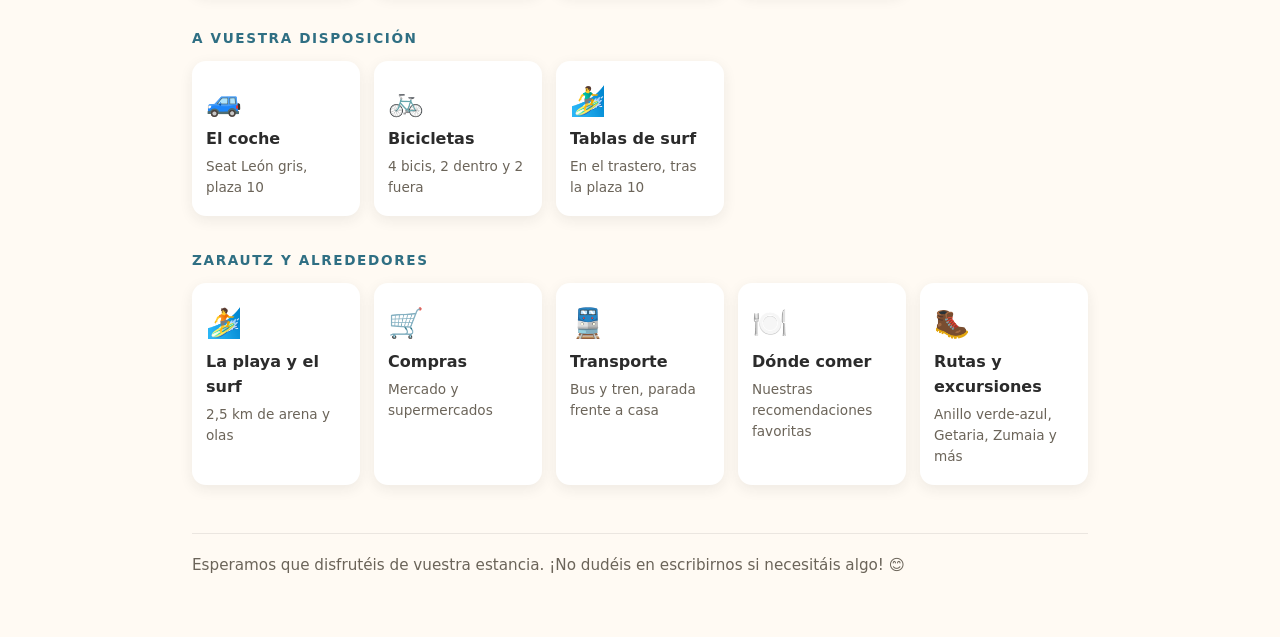
==== commit 0486fa20: "Se incluye mapa general en la portada" ====
--- a/index.html
+++ b/index.html
@@ -32,6 +32,11 @@
     <p class="tagline" id="site-tagline">Tu intercambio de casa en Zarautz</p>
   </div>
 
+  <a class="map-cta" href="map.html">
+    <span class="map-cta-icon" aria-hidden="true">🗺️</span>
+    <span id="map-cta-text">Mapa general de la zona</span>
+  </a>
+
   <div id="categories"></div>
 
   <footer class="site-footer" id="site-footer"></footer>
--- a/assets/css/style.css
+++ b/assets/css/style.css
@@ -73,9 +73,32 @@
 }
 .carousel-dot.is-active { background: var(--color-sea); }
 
+@media (max-width: 480px) {
+  .floor-plan-carousel { max-width: 220px; }
+}
+
 .hero-text { text-align: center; margin-top: 26px; }
 .hero-text h1 { margin: 0 0 8px; font-size: clamp(1.5rem, 4vw, 2.2rem); color: var(--color-ink); }
 .hero-text .tagline { margin: 0 auto; max-width: 46ch; color: var(--color-muted); font-size: 1.05rem; }
+
+/* Acceso al mapa general desde la portada */
+.map-cta {
+  display: flex;
+  align-items: center;
+  justify-content: center;
+  gap: 10px;
+  width: fit-content;
+  margin: 20px auto 0;
+  padding: 12px 22px;
+  background: var(--color-sea);
+  color: #fff;
+  border-radius: 999px;
+  font-weight: 700;
+  box-shadow: var(--shadow);
+  transition: transform 0.15s ease, box-shadow 0.15s ease;
+}
+.map-cta:hover { transform: translateY(-2px); box-shadow: 0 8px 20px rgba(43,43,43,0.16); text-decoration: none; }
+.map-cta-icon { font-size: 1.4rem; line-height: 1; }
 
 /* Top nav (secondary pages) */
 .top-bar {
@@ -175,12 +198,55 @@
 }
 .info-box-icon { font-size: 1.3rem; }
 
+/* Wi-Fi card with connect QR */
+.wifi-card {
+  display: flex;
+  flex-wrap: wrap;
+  align-items: center;
+  gap: 24px;
+  margin: 0 0 16px;
+  padding: 22px 24px;
+  border-radius: var(--radius);
+  background: linear-gradient(135deg, var(--color-sea) 0%, var(--color-sea-light) 100%);
+  color: #fff;
+  box-shadow: var(--shadow);
+}
+.wifi-card-info { flex: 1 1 220px; min-width: 0; }
+.wifi-field { display: flex; flex-direction: column; gap: 2px; }
+.wifi-field + .wifi-field { margin-top: 14px; }
+.wifi-label {
+  font-size: 0.72rem;
+  text-transform: uppercase;
+  letter-spacing: 0.14em;
+  opacity: 0.85;
+}
+.wifi-value {
+  font-size: 1.25rem;
+  font-weight: 700;
+  word-break: break-all;
+  font-family: "SFMono-Regular", Consolas, "Liberation Mono", Menlo, monospace;
+}
+.wifi-card-qr { text-align: center; margin: 0 auto; }
+.wifi-card-qr img {
+  display: block;
+  width: 184px;
+  height: 184px;
+  padding: 10px;
+  border-radius: 10px;
+  background: #fff;
+}
+
 /* Gallery */
 .gallery-grid {
-  display: grid;
-  grid-template-columns: repeat(auto-fill, minmax(140px, 1fr));
+  display: flex;
+  flex-wrap: wrap;
+  justify-content: center;
   gap: 10px;
   margin: 0 0 20px;
+}
+.gallery-grid .gallery-thumb {
+  width: 220px;
+  max-width: 100%;
 }
 .gallery-thumb {
   border: none;
@@ -193,6 +259,20 @@
 }
 .gallery-thumb img, .print-gallery img { width: 100%; height: 110px; object-fit: cover; display: block; }
 .print-gallery img { height: 140px; border-radius: 10px; }
+
+/* Galería de una sola imagen: centrada, tamaño contenido y foto completa (sin recortes) */
+.gallery-grid.gallery-single {
+  display: flex;
+  justify-content: center;
+}
+.gallery-grid.gallery-single .gallery-thumb {
+  width: 100%;
+  max-width: 320px;
+}
+.gallery-grid.gallery-single .gallery-thumb img {
+  height: auto;
+  object-fit: contain;
+}
 
 /* Lightbox */
 .lightbox-overlay {
@@ -257,4 +337,12 @@
   body { background: #fff; }
   .print-page { page-break-inside: avoid; }
   a[href]::after { content: ""; }
-}
+  .wifi-card {
+    background: #fff !important;
+    color: var(--color-ink) !important;
+    border: 1px solid var(--color-sand-dark);
+    box-shadow: none;
+    page-break-inside: avoid;
+  }
+  .wifi-card-qr img { border: 1px solid var(--color-sand-dark); }
+}
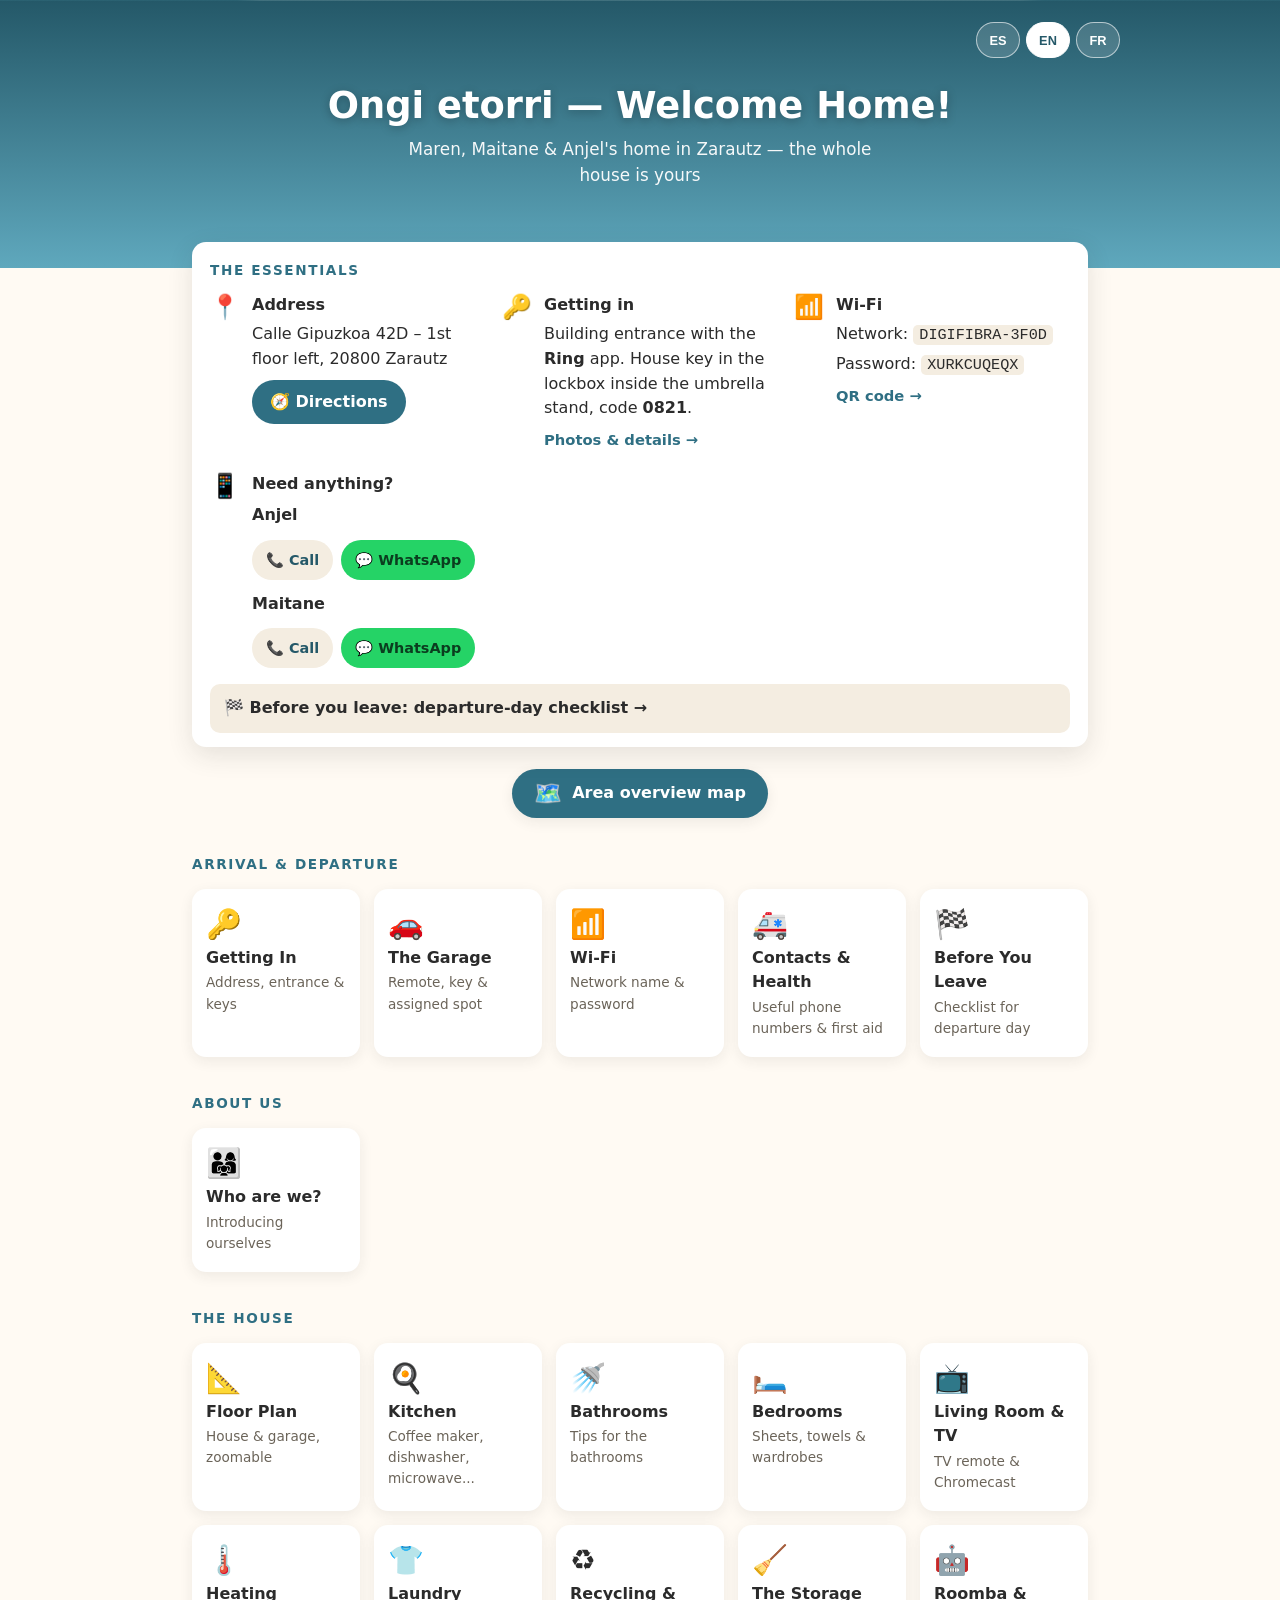
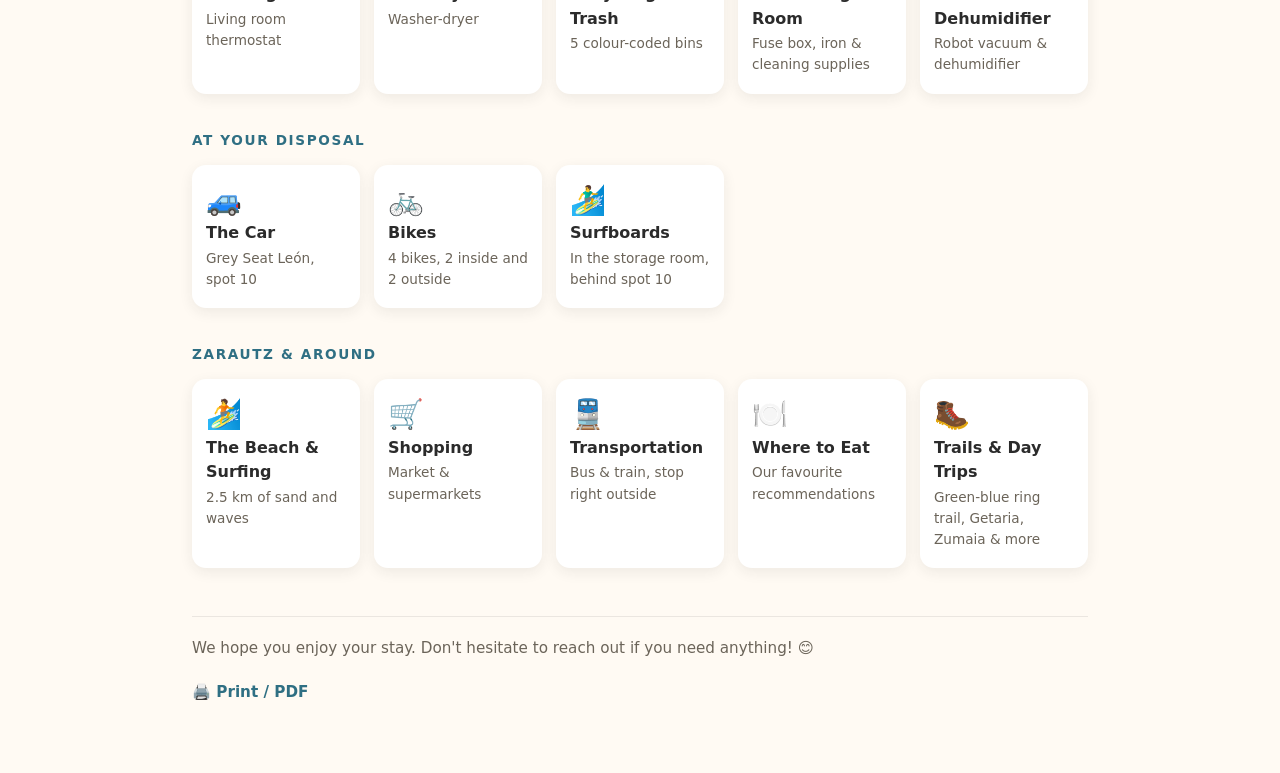
==== commit 913ba5b4: "Mejoras de la auditoría: llegada, portada, páginas interiores y acabado - Bloque "Lo esencial" en la" ====
--- a/index.html
+++ b/index.html
@@ -4,46 +4,57 @@
 <meta charset="UTF-8">
 <meta name="viewport" content="width=device-width, initial-scale=1.0">
 <meta name="robots" content="noindex, nofollow">
+<meta name="description" content="Guía para huéspedes de nuestra casa en Zarautz: cómo entrar, Wi-Fi, la casa y la zona. ES · EN · FR">
+<meta name="theme-color" content="#2f6f83">
+<meta property="og:type" content="website">
+<meta property="og:site_name" content="Ongi etorri — Zarautz">
+<meta property="og:title" content="Ongi etorri — ¡Bienvenidos a casa!">
+<meta property="og:description" content="Guía para huéspedes de nuestra casa en Zarautz: cómo entrar, Wi-Fi, la casa y la zona.">
+<meta property="og:url" content="https://amendizabalosa.github.io/home-exchange-zarautz/">
+<meta property="og:image" content="https://amendizabalosa.github.io/home-exchange-zarautz/assets/images/og-image.jpg">
+<meta property="og:image:width" content="1200">
+<meta property="og:image:height" content="630">
+<meta property="og:image:alt" content="Ongi etorri! Nuestra casa en Zarautz">
+<meta name="twitter:card" content="summary_large_image">
+<link rel="icon" href="assets/images/icons/favicon.svg" type="image/svg+xml">
+<link rel="icon" href="assets/images/icons/favicon-32.png" sizes="32x32" type="image/png">
+<link rel="apple-touch-icon" href="assets/images/icons/apple-touch-icon.png">
+<link rel="manifest" href="manifest.webmanifest">
+<link rel="stylesheet" href="assets/css/style.css">
+<script src="assets/js/i18n.js"></script>
 <title>Bienvenidos a casa</title>
-<link rel="stylesheet" href="assets/css/style.css">
 </head>
 <body>
 
-<div class="lang-bar">
-  <div class="lang-switcher" id="lang-switcher"></div>
-</div>
+<header class="hero" id="hero">
+  <div class="hero-lang">
+    <div class="lang-switcher" id="lang-switcher"></div>
+  </div>
+  <div class="hero-text">
+    <h1 id="site-title">Ongi etorri — ¡Bienvenidos a casa!</h1>
+    <p class="tagline" id="site-tagline"></p>
+  </div>
+</header>
 
 <main class="wrap home">
-  <div class="floor-plan-carousel" id="floor-plan-carousel">
-    <div class="carousel-viewport">
-      <div class="carousel-track">
-        <img src="assets/images/plano-casa.png" alt="Plano de la casa">
-        <img src="assets/images/plano-garaje.png" alt="Plano del garaje">
-      </div>
-    </div>
-    <div class="carousel-dots">
-      <button type="button" class="carousel-dot is-active" data-index="0" aria-label="Plano de la casa"></button>
-      <button type="button" class="carousel-dot" data-index="1" aria-label="Plano del garaje"></button>
-    </div>
+  <section class="essentials" id="essentials" aria-labelledby="essentials-title"></section>
+
+  <div class="map-cta-wrap">
+    <a class="map-cta" href="map.html">
+      <span class="map-cta-icon" aria-hidden="true">🗺️</span>
+      <span id="map-cta-text">Mapa general de la zona</span>
+    </a>
   </div>
-
-  <div class="hero-text">
-    <h1 id="site-title">Bienvenidos a casa</h1>
-    <p class="tagline" id="site-tagline">Tu intercambio de casa en Zarautz</p>
-  </div>
-
-  <a class="map-cta" href="map.html">
-    <span class="map-cta-icon" aria-hidden="true">🗺️</span>
-    <span id="map-cta-text">Mapa general de la zona</span>
-  </a>
 
   <div id="categories"></div>
 
-  <footer class="site-footer" id="site-footer"></footer>
+  <footer class="site-footer">
+    <p id="site-footer-text"></p>
+    <a href="print.html" class="footer-print" data-nav-print>🖨️ Imprimir / PDF</a>
+  </footer>
 </main>
 
-<script src="assets/js/i18n.js"></script>
-<script src="assets/js/floor-plan-carousel.js"></script>
+<script src="assets/js/ui.js"></script>
 <script src="assets/js/render-home.js"></script>
 </body>
 </html>
--- a/assets/css/style.css
+++ b/assets/css/style.css
@@ -1,5 +1,6 @@
 :root {
   --color-sea: #2f6f83;
+  --color-sea-dark: #245868;
   --color-sea-light: #5fa8bd;
   --color-sand: #f4ede1;
   --color-sand-dark: #c9a87c;
@@ -7,12 +8,16 @@
   --color-muted: #6b6459;
   --color-bg: #fffaf3;
   --color-card: #ffffff;
+  --color-focus: #e08a1e;
   --radius: 14px;
   --shadow: 0 4px 14px rgba(43, 43, 43, 0.08);
   --max-width: 960px;
 }
 
 * { box-sizing: border-box; }
+
+/* Mientras llegan las traducciones no se muestra el texto estático en español */
+html.i18n-loading body { visibility: hidden; }
 
 body {
   margin: 0;
@@ -25,70 +30,141 @@
 a { color: var(--color-sea); text-decoration: none; }
 a:hover { text-decoration: underline; }
 
+/* Foco visible para teclado en todos los elementos interactivos */
+:focus-visible {
+  outline: 3px solid var(--color-focus);
+  outline-offset: 3px;
+  border-radius: 6px;
+}
+
+code {
+  font-family: "SFMono-Regular", Consolas, "Liberation Mono", Menlo, monospace;
+  font-size: 0.95em;
+  background: var(--color-sand);
+  padding: 1px 6px;
+  border-radius: 5px;
+  word-break: break-all;
+}
+
 .wrap {
   max-width: var(--max-width);
   margin: 0 auto;
-  padding: 0 20px 60px;
-}
+  padding: 0 16px 60px;
+}
+
+/* Botones genéricos */
+.btn {
+  display: inline-flex;
+  align-items: center;
+  justify-content: center;
+  gap: 6px;
+  min-height: 44px;
+  padding: 10px 18px;
+  border-radius: 999px;
+  font-weight: 700;
+  background: var(--color-sand);
+  color: var(--color-sea-dark);
+  white-space: nowrap;
+}
+.btn:hover { text-decoration: none; filter: brightness(0.97); }
+.btn-primary { background: var(--color-sea); color: #fff; }
+.btn-small { min-height: 40px; padding: 8px 14px; font-size: 0.9rem; }
+.btn-whatsapp { background: #25d366; color: #0b3d1f; }
 
 /* Language switcher */
-.lang-switcher { display: flex; gap: 6px; justify-content: center; margin: 0 0 14px; }
+.lang-switcher { display: flex; gap: 6px; }
 .lang-btn {
+  min-width: 44px;
+  min-height: 36px;
   background: var(--color-card);
   border: 1px solid var(--color-sand-dark);
   color: var(--color-sea);
-  padding: 6px 14px;
+  padding: 6px 10px;
   border-radius: 999px;
   font-size: 0.8rem;
+  font-weight: 700;
+  cursor: pointer;
+}
+.lang-btn.is-active { background: var(--color-sea); color: #fff; border-color: var(--color-sea); }
+
+/* ---------- Portada ---------- */
+.hero {
+  position: relative;
+  color: #fff;
+  padding: 18px 16px 34px;
+  background:
+    radial-gradient(120% 70% at 50% 120%, var(--color-sand) 0 38%, transparent 39%),
+    linear-gradient(180deg, var(--color-sea-dark) 0%, var(--color-sea-light) 100%);
+  background-size: cover;
+  background-position: center;
+}
+.hero.has-image {
+  background-color: var(--color-sea);
+}
+.hero.has-image::before {
+  content: "";
+  position: absolute;
+  inset: 0;
+  background: linear-gradient(180deg, rgba(0,0,0,0.35) 0%, rgba(0,0,0,0.15) 45%, rgba(0,0,0,0.5) 100%);
+}
+.hero > * { position: relative; }
+.hero-lang { display: flex; justify-content: flex-end; max-width: var(--max-width); margin: 0 auto; }
+.hero .lang-btn { background: rgba(255,255,255,0.15); color: #fff; border-color: rgba(255,255,255,0.6); }
+.hero .lang-btn.is-active { background: #fff; color: var(--color-sea-dark); border-color: #fff; }
+.hero-text { text-align: center; max-width: var(--max-width); margin: 26px auto 34px; }
+.hero-text h1 {
+  margin: 0 0 8px;
+  font-size: clamp(1.5rem, 5vw, 2.3rem);
+  line-height: 1.2;
+  text-shadow: 0 2px 10px rgba(0,0,0,0.25);
+}
+.hero-text .tagline { margin: 0 auto; max-width: 46ch; font-size: 1.05rem; opacity: 0.95; }
+
+/* Bloque "Lo esencial" */
+.essentials {
+  position: relative;
+  margin: -26px 0 0;
+  background: var(--color-card);
+  border-radius: var(--radius);
+  box-shadow: 0 8px 26px rgba(43, 43, 43, 0.12);
+  padding: 18px 18px 14px;
+}
+.essentials:empty { display: none; }
+.essentials-title {
+  margin: 0 0 12px;
+  font-size: 0.85rem;
+  letter-spacing: 0.12em;
+  text-transform: uppercase;
+  color: var(--color-sea);
+}
+.essentials-grid { display: grid; gap: 16px; grid-template-columns: repeat(auto-fit, minmax(240px, 1fr)); }
+.essential { display: flex; gap: 12px; align-items: flex-start; }
+.essential-icon { font-size: 1.5rem; line-height: 1.2; }
+.essential-body { display: flex; flex-direction: column; gap: 4px; min-width: 0; align-items: flex-start; }
+.essential-label { font-weight: 700; }
+.essential-value { color: var(--color-ink); }
+.essential-body .btn { margin-top: 4px; }
+.essential-more { font-weight: 600; font-size: 0.92rem; padding: 4px 0; }
+.contact-row { display: flex; flex-wrap: wrap; align-items: center; gap: 8px; margin-top: 2px; }
+.contact-row + .contact-row { margin-top: 8px; }
+.contact-name { flex: 0 0 100%; font-weight: 600; }
+.essentials-checkout {
+  display: block;
+  margin-top: 16px;
+  padding: 12px 14px;
+  border-radius: 10px;
+  background: var(--color-sand);
+  color: var(--color-ink);
   font-weight: 600;
-  cursor: pointer;
-}
-.lang-btn.is-active { background: var(--color-sea); color: #fff; border-color: var(--color-sea); }
-.print-header .lang-switcher,
-.map-header .lang-switcher { justify-content: flex-end; }
-
-/* Homepage: centered language bar, floor plan, welcome text */
-.lang-bar { text-align: center; padding: 24px 20px 8px; }
-.lang-bar .lang-switcher { margin: 0; }
-
-.floor-plan-carousel { max-width: 440px; margin: 12px auto 0; }
-.carousel-viewport {
-  border-radius: var(--radius);
-  overflow: hidden;
-  box-shadow: var(--shadow);
-  background: var(--color-card);
-  transition: height 0.3s ease;
-}
-.carousel-track { display: flex; align-items: flex-start; transition: transform 0.3s ease; touch-action: pan-y; }
-.carousel-track img { flex: 0 0 100%; width: 100%; display: block; height: auto; }
-.carousel-dots { display: flex; justify-content: center; gap: 8px; margin: 10px 0 0; }
-.carousel-dot {
-  width: 8px;
-  height: 8px;
-  padding: 0;
-  border: none;
-  border-radius: 50%;
-  background: var(--color-sand-dark);
-  cursor: pointer;
-}
-.carousel-dot.is-active { background: var(--color-sea); }
-
-@media (max-width: 480px) {
-  .floor-plan-carousel { max-width: 220px; }
-}
-
-.hero-text { text-align: center; margin-top: 26px; }
-.hero-text h1 { margin: 0 0 8px; font-size: clamp(1.5rem, 4vw, 2.2rem); color: var(--color-ink); }
-.hero-text .tagline { margin: 0 auto; max-width: 46ch; color: var(--color-muted); font-size: 1.05rem; }
+}
 
 /* Acceso al mapa general desde la portada */
+.map-cta-wrap { text-align: center; margin-top: 22px; }
 .map-cta {
-  display: flex;
+  display: inline-flex;
   align-items: center;
-  justify-content: center;
   gap: 10px;
-  width: fit-content;
-  margin: 20px auto 0;
+  min-height: 48px;
   padding: 12px 22px;
   background: var(--color-sea);
   color: #fff;
@@ -100,11 +176,11 @@
 .map-cta:hover { transform: translateY(-2px); box-shadow: 0 8px 20px rgba(43,43,43,0.16); text-decoration: none; }
 .map-cta-icon { font-size: 1.4rem; line-height: 1; }
 
-/* Top nav (secondary pages) */
+/* ---------- Barra superior (páginas interiores) ---------- */
 .top-bar {
   background: var(--color-sea);
   color: #fff;
-  padding: 14px 20px;
+  padding: 8px 16px;
 }
 .top-bar-inner {
   max-width: var(--max-width);
@@ -113,36 +189,56 @@
   align-items: center;
   justify-content: space-between;
   flex-wrap: wrap;
-  gap: 12px;
-}
-.top-bar a { color: #fff; font-weight: 600; }
-.top-bar nav { display: flex; gap: 18px; flex-wrap: wrap; }
-
-/* Top nav (secondary pages) */
-.top-bar {
-  background: var(--color-sea);
+  gap: 8px 16px;
+}
+.top-bar a { color: #fff; font-weight: 600; display: inline-block; padding: 8px 0; }
+.top-bar-right { display: flex; align-items: center; gap: 14px; }
+.top-bar nav { display: flex; gap: 18px; }
+.top-bar .lang-btn {
+  min-width: 38px;
+  min-height: 32px;
+  padding: 4px 8px;
+  background: transparent;
   color: #fff;
-  padding: 14px 20px;
-}
-.top-bar-inner {
-  max-width: var(--max-width);
-  margin: 0 auto;
+  border-color: rgba(255,255,255,0.55);
+}
+.top-bar .lang-btn.is-active { background: #fff; color: var(--color-sea-dark); border-color: #fff; }
+.top-bar :focus-visible { outline-color: #fff; }
+
+/* ---------- Categorías y tarjetas ---------- */
+.category { margin-top: 30px; }
+.category-summary {
   display: flex;
   align-items: center;
-  justify-content: space-between;
-  flex-wrap: wrap;
-  gap: 12px;
-}
-.top-bar a { color: #fff; font-weight: 600; }
-.top-bar nav { display: flex; gap: 18px; flex-wrap: wrap; }
-
-/* Categories & cards */
-.category { margin-top: 34px; }
+  gap: 10px;
+  cursor: pointer;
+  list-style: none;
+  padding: 6px 0;
+  margin-bottom: 8px;
+}
+.category-summary::-webkit-details-marker { display: none; }
+.category-summary::after {
+  content: "▾";
+  margin-left: auto;
+  color: var(--color-sea);
+  font-size: 1.1rem;
+  transition: transform 0.2s ease;
+}
+.category:not([open]) .category-summary::after { transform: rotate(-90deg); }
 .category-title {
+  margin: 0;
   font-size: 0.85rem;
   letter-spacing: 0.12em;
+  text-transform: uppercase;
   color: var(--color-sea);
-  margin-bottom: 12px;
+}
+.category-count {
+  font-size: 0.75rem;
+  font-weight: 700;
+  color: var(--color-muted);
+  background: var(--color-sand);
+  border-radius: 999px;
+  padding: 1px 8px;
 }
 .card-grid {
   display: grid;
@@ -162,7 +258,9 @@
   color: var(--color-ink);
 }
 .card:hover { transform: translateY(-3px); box-shadow: 0 8px 20px rgba(43,43,43,0.14); text-decoration: none; }
-.card-icon { font-size: 1.8rem; }
+.card:focus-visible { outline-offset: 2px; border-radius: var(--radius); }
+.card-icon { font-size: 1.8rem; line-height: 1.2; }
+.card-text { display: flex; flex-direction: column; gap: 2px; min-width: 0; }
 .card-title { font-weight: 700; }
 .card-subtitle { font-size: 0.85rem; color: var(--color-muted); }
 
@@ -174,17 +272,30 @@
   color: var(--color-muted);
   font-size: 0.95rem;
 }
-
-/* Subpage */
+.site-footer p { margin: 0 0 12px; }
+.footer-print, .page-footer a { font-weight: 600; display: inline-block; padding: 8px 0; }
+.page-footer {
+  display: flex;
+  justify-content: space-between;
+  flex-wrap: wrap;
+  gap: 12px;
+  margin-top: 30px;
+  padding-top: 14px;
+  border-top: 1px solid rgba(0,0,0,0.08);
+  font-size: 0.95rem;
+}
+
+/* ---------- Páginas interiores ---------- */
+.back-link { display: inline-block; font-weight: 600; padding: 8px 0; }
+.back-link-top { margin-top: 10px; }
 .subpage-header {
   display: flex;
   align-items: center;
   gap: 12px;
-  margin: 20px 0 22px;
+  margin: 8px 0 22px;
 }
 .subpage-icon { font-size: 2.2rem; }
-.subpage-header h1 { margin: 0; font-size: 1.6rem; }
-.back-link { display: inline-block; margin-top: 22px; font-weight: 600; }
+.subpage-header h1 { margin: 0; font-size: 1.6rem; line-height: 1.25; }
 
 .content-blocks p { margin: 0 0 16px; }
 .info-box {
@@ -197,6 +308,83 @@
   margin: 0 0 16px;
 }
 .info-box-icon { font-size: 1.3rem; }
+
+.block-title {
+  font-size: 1.1rem;
+  margin: 26px 0 12px;
+}
+.content-blocks > .places:first-child .block-title { margin-top: 0; }
+
+/* Anterior / siguiente */
+.pager {
+  display: grid;
+  grid-template-columns: 1fr 1fr;
+  gap: 12px;
+  margin-top: 30px;
+}
+.pager-link {
+  display: flex;
+  flex-direction: column;
+  gap: 2px;
+  padding: 12px 14px;
+  background: var(--color-card);
+  border-radius: var(--radius);
+  box-shadow: var(--shadow);
+  color: var(--color-ink);
+}
+.pager-link:hover { text-decoration: none; box-shadow: 0 8px 20px rgba(43,43,43,0.14); }
+.pager-next { text-align: right; align-items: flex-end; }
+.pager-label { font-size: 0.75rem; text-transform: uppercase; letter-spacing: 0.1em; color: var(--color-muted); }
+.pager-title { font-weight: 700; color: var(--color-sea); }
+
+/* Tarjetas de sitios (restaurantes, excursiones) */
+.place-list {
+  list-style: none;
+  padding: 0;
+  margin: 0 0 20px;
+  display: grid;
+  gap: 12px;
+  grid-template-columns: repeat(auto-fill, minmax(260px, 1fr));
+}
+.place-card {
+  background: var(--color-card);
+  border-radius: var(--radius);
+  box-shadow: var(--shadow);
+  padding: 14px 16px;
+  display: flex;
+  flex-direction: column;
+  gap: 6px;
+}
+.place-head { display: flex; flex-wrap: wrap; align-items: baseline; gap: 6px 10px; }
+.place-name { margin: 0; font-size: 1.05rem; }
+.place-tag {
+  font-size: 0.78rem;
+  font-weight: 600;
+  color: var(--color-sea-dark);
+  background: #e6f1f4;
+  border-radius: 999px;
+  padding: 2px 10px;
+}
+.content-blocks .place-text { margin: 0; color: var(--color-ink); }
+.place-links { display: flex; flex-wrap: wrap; gap: 4px 16px; margin-top: auto; }
+.place-links a { font-weight: 600; font-size: 0.92rem; padding: 6px 0; }
+
+/* Lista de comprobación */
+.checklist { list-style: none; padding: 0; margin: 0 0 8px; }
+.checklist-item {
+  display: flex;
+  align-items: flex-start;
+  gap: 12px;
+  background: var(--color-card);
+  border-radius: 10px;
+  box-shadow: var(--shadow);
+  padding: 12px 14px;
+  margin-bottom: 10px;
+}
+.checklist-item input { width: 22px; height: 22px; margin: 2px 0 0; flex: 0 0 auto; accent-color: var(--color-sea); cursor: pointer; }
+.checklist-item label { cursor: pointer; }
+.checklist-item.is-done label { color: var(--color-muted); text-decoration: line-through; }
+.checklist-hint { font-size: 0.85rem; color: var(--color-muted); }
 
 /* Wi-Fi card with connect QR */
 .wifi-card {
@@ -236,7 +424,7 @@
   background: #fff;
 }
 
-/* Gallery */
+/* Galería: miniaturas con la foto entera (sin recortes fuertes) */
 .gallery-grid {
   display: flex;
   flex-wrap: wrap;
@@ -244,60 +432,93 @@
   gap: 10px;
   margin: 0 0 20px;
 }
-.gallery-grid .gallery-thumb {
-  width: 220px;
-  max-width: 100%;
-}
 .gallery-thumb {
   border: none;
   padding: 0;
-  background: none;
-  cursor: pointer;
+  background: var(--color-card);
+  cursor: zoom-in;
   border-radius: 10px;
   overflow: hidden;
   box-shadow: var(--shadow);
-}
-.gallery-thumb img, .print-gallery img { width: 100%; height: 110px; object-fit: cover; display: block; }
-.print-gallery img { height: 140px; border-radius: 10px; }
-
-/* Galería de una sola imagen: centrada, tamaño contenido y foto completa (sin recortes) */
-.gallery-grid.gallery-single {
-  display: flex;
-  justify-content: center;
-}
-.gallery-grid.gallery-single .gallery-thumb {
-  width: 100%;
-  max-width: 320px;
-}
-.gallery-grid.gallery-single .gallery-thumb img {
-  height: auto;
-  object-fit: contain;
-}
+  max-width: 100%;
+  font: inherit;
+}
+.gallery-thumb img { display: block; height: 240px; width: auto; max-width: 100%; object-fit: cover; }
+.gallery-grid.gallery-single .gallery-thumb { max-width: 360px; }
+.gallery-grid.gallery-single .gallery-thumb img { width: 100%; height: auto; }
+/* Planos: a todo el ancho, con pie de foto */
+.gallery-grid.gallery-full { flex-direction: column; align-items: stretch; }
+.gallery-grid.gallery-full .gallery-thumb { max-width: none; }
+.gallery-grid.gallery-full .gallery-thumb img { width: 100%; height: auto; object-fit: contain; }
+.gallery-caption { display: block; padding: 8px 12px; font-weight: 600; color: var(--color-ink); text-align: left; }
 
 /* Lightbox */
 .lightbox-overlay {
-  position: fixed; inset: 0; background: rgba(20, 20, 20, 0.92);
+  position: fixed; inset: 0; background: rgba(20, 20, 20, 0.94);
   display: none; align-items: center; justify-content: center;
   z-index: 1000; padding: 20px;
+  touch-action: pan-y pinch-zoom;
 }
 .lightbox-overlay.is-open { display: flex; }
-.lightbox-figure { margin: 0; text-align: center; max-width: 90vw; }
-.lightbox-img { max-width: 90vw; max-height: 78vh; border-radius: 8px; }
-.lightbox-caption { color: #fff; margin-top: 10px; font-size: 0.9rem; }
+.lightbox-figure { margin: 0; text-align: center; max-width: 92vw; }
+.lightbox-img { max-width: 92vw; max-height: 76vh; border-radius: 8px; background: #fff; }
+.lightbox-caption { color: #fff; margin-top: 10px; font-size: 0.9rem; display: flex; flex-wrap: wrap; justify-content: center; gap: 4px 10px; }
+.lightbox-counter { opacity: 0.7; }
+.lightbox-full { color: #cfe8ef; text-decoration: underline; }
 .lightbox-close, .lightbox-prev, .lightbox-next {
-  position: absolute; background: rgba(255,255,255,0.15); color: #fff; border: none;
-  border-radius: 50%; width: 44px; height: 44px; font-size: 1.4rem; cursor: pointer;
-}
-.lightbox-close { top: 18px; right: 18px; }
-.lightbox-prev { left: 18px; top: 50%; transform: translateY(-50%); }
-.lightbox-next { right: 18px; top: 50%; transform: translateY(-50%); }
-
-/* Map (Google My Maps embed) */
-.page-map, #full-map { border-radius: var(--radius); overflow: hidden; box-shadow: var(--shadow); margin: 0 0 20px; }
-.page-map { height: 320px; }
-#full-map { height: 65vh; min-height: 380px; }
-.page-map iframe, #full-map iframe { width: 100%; height: 100%; border: 0; display: block; }
+  position: absolute; background: rgba(255,255,255,0.18); color: #fff; border: none;
+  border-radius: 50%; width: 48px; height: 48px; font-size: 1.5rem; cursor: pointer; z-index: 1;
+}
+.lightbox-close { top: 14px; right: 14px; }
+.lightbox-prev { left: 10px; top: 50%; transform: translateY(-50%); }
+.lightbox-next { right: 10px; top: 50%; transform: translateY(-50%); }
+.lightbox-overlay.is-single .lightbox-prev,
+.lightbox-overlay.is-single .lightbox-next { display: none; }
+
+/* Mapas (Google My Maps) */
+.map-block { margin: 0 0 20px; }
+.map-frame {
+  position: relative;
+  border-radius: var(--radius);
+  overflow: hidden;
+  box-shadow: var(--shadow);
+  background: var(--color-sand);
+  height: 320px;
+}
+.full-map .map-frame { height: 65vh; min-height: 380px; }
+.map-frame iframe { width: 100%; height: 100%; border: 0; display: block; }
+/* Escudo táctil: en móvil evita que el mapa "atrape" el scroll hasta que se toca */
+.map-shield {
+  display: none;
+  position: absolute;
+  inset: 0;
+  width: 100%;
+  border: 0;
+  background: rgba(0,0,0,0.12);
+  color: #fff;
+  font-weight: 700;
+  font-size: 0.95rem;
+  text-shadow: 0 1px 4px rgba(0,0,0,0.6);
+  cursor: pointer;
+}
+@media (pointer: coarse) {
+  .map-shield { display: block; }
+}
+.map-open {
+  display: flex;
+  align-items: center;
+  justify-content: center;
+  min-height: 46px;
+  margin-top: 10px;
+  padding: 10px 16px;
+  border-radius: 999px;
+  background: var(--color-sand);
+  color: var(--color-sea-dark);
+  font-weight: 700;
+}
+.map-open:hover { text-decoration: none; filter: brightness(0.97); }
 .map-header p { color: var(--color-muted); max-width: 60ch; }
+.map-header h1, .print-header h1 { margin-top: 18px; }
 
 /* Print page */
 .print-header p { color: var(--color-muted); max-width: 60ch; }
@@ -310,10 +531,15 @@
 #qr-code img { border-radius: 8px; box-shadow: var(--shadow); }
 #qr-code img, #qr-code table { display: block; margin: 0 auto; }
 #qr-caption { font-size: 0.85rem; color: var(--color-muted); margin-top: 6px; }
-.print-category h2 { color: var(--color-sea); letter-spacing: 0.08em; font-size: 0.95rem; margin-top: 36px; }
+.print-category h2 { color: var(--color-sea); letter-spacing: 0.08em; text-transform: uppercase; font-size: 0.95rem; margin-top: 36px; }
 .print-page { margin-bottom: 26px; }
 .print-page h3 { margin-bottom: 8px; }
+.print-page h4 { margin: 14px 0 6px; }
+.print-places { margin: 0 0 12px; padding-left: 20px; }
+.print-places li { margin-bottom: 4px; }
+.print-checklist li { margin-bottom: 6px; }
 .print-map-note { color: var(--color-muted); font-style: italic; }
+.print-gallery img { height: 140px; width: auto; border-radius: 10px; }
 
 /* Access gate */
 .access-gate-overlay {
@@ -328,12 +554,43 @@
 .access-gate-form button { background: var(--color-sea); color: #fff; border: none; border-radius: 8px; padding: 10px; font-size: 1rem; cursor: pointer; }
 .access-gate-error { color: #b3372c; font-size: 0.85rem; margin: 0; }
 
-@media (min-width: 640px) {
+/* ---------- Móvil ---------- */
+@media (max-width: 640px) {
+  /* Tarjetas compactas en fila: icono + título + subtítulo */
+  .card-grid { grid-template-columns: 1fr; gap: 8px; }
+  .card {
+    flex-direction: row;
+    align-items: center;
+    gap: 14px;
+    padding: 10px 14px;
+    border-radius: 12px;
+  }
+  .card:hover { transform: none; }
+  .card-icon { font-size: 1.5rem; width: 1.8em; text-align: center; flex: 0 0 auto; }
+  .card-subtitle { font-size: 0.8rem; }
+  .category { margin-top: 14px; border-bottom: 1px solid rgba(0,0,0,0.06); padding-bottom: 6px; }
+  .category-summary { min-height: 44px; margin-bottom: 4px; }
+  .category[open] { padding-bottom: 14px; }
+
+  .gallery-thumb img { height: 200px; }
+  .pager-title { font-size: 0.9rem; }
+  .wifi-card { padding: 18px; }
+}
+
+@media (min-width: 641px) {
   .wrap { padding: 0 32px 60px; }
+  .hero { padding: 22px 32px 46px; }
+  /* En escritorio las categorías siempre se ven abiertas; el plegado es para móvil */
+  .category-summary { cursor: default; pointer-events: none; }
+  .category-summary::after, .category-count { display: none; }
+}
+
+@media (prefers-reduced-motion: reduce) {
+  * { transition: none !important; }
 }
 
 @media print {
-  .top-bar, .lang-switcher, .search-box, .print-actions, .back-link, .site-footer { display: none !important; }
+  .top-bar, .lang-switcher, .print-actions, .back-link, .site-footer, .page-footer, .pager, .map-open { display: none !important; }
   body { background: #fff; }
   .print-page { page-break-inside: avoid; }
   a[href]::after { content: ""; }
